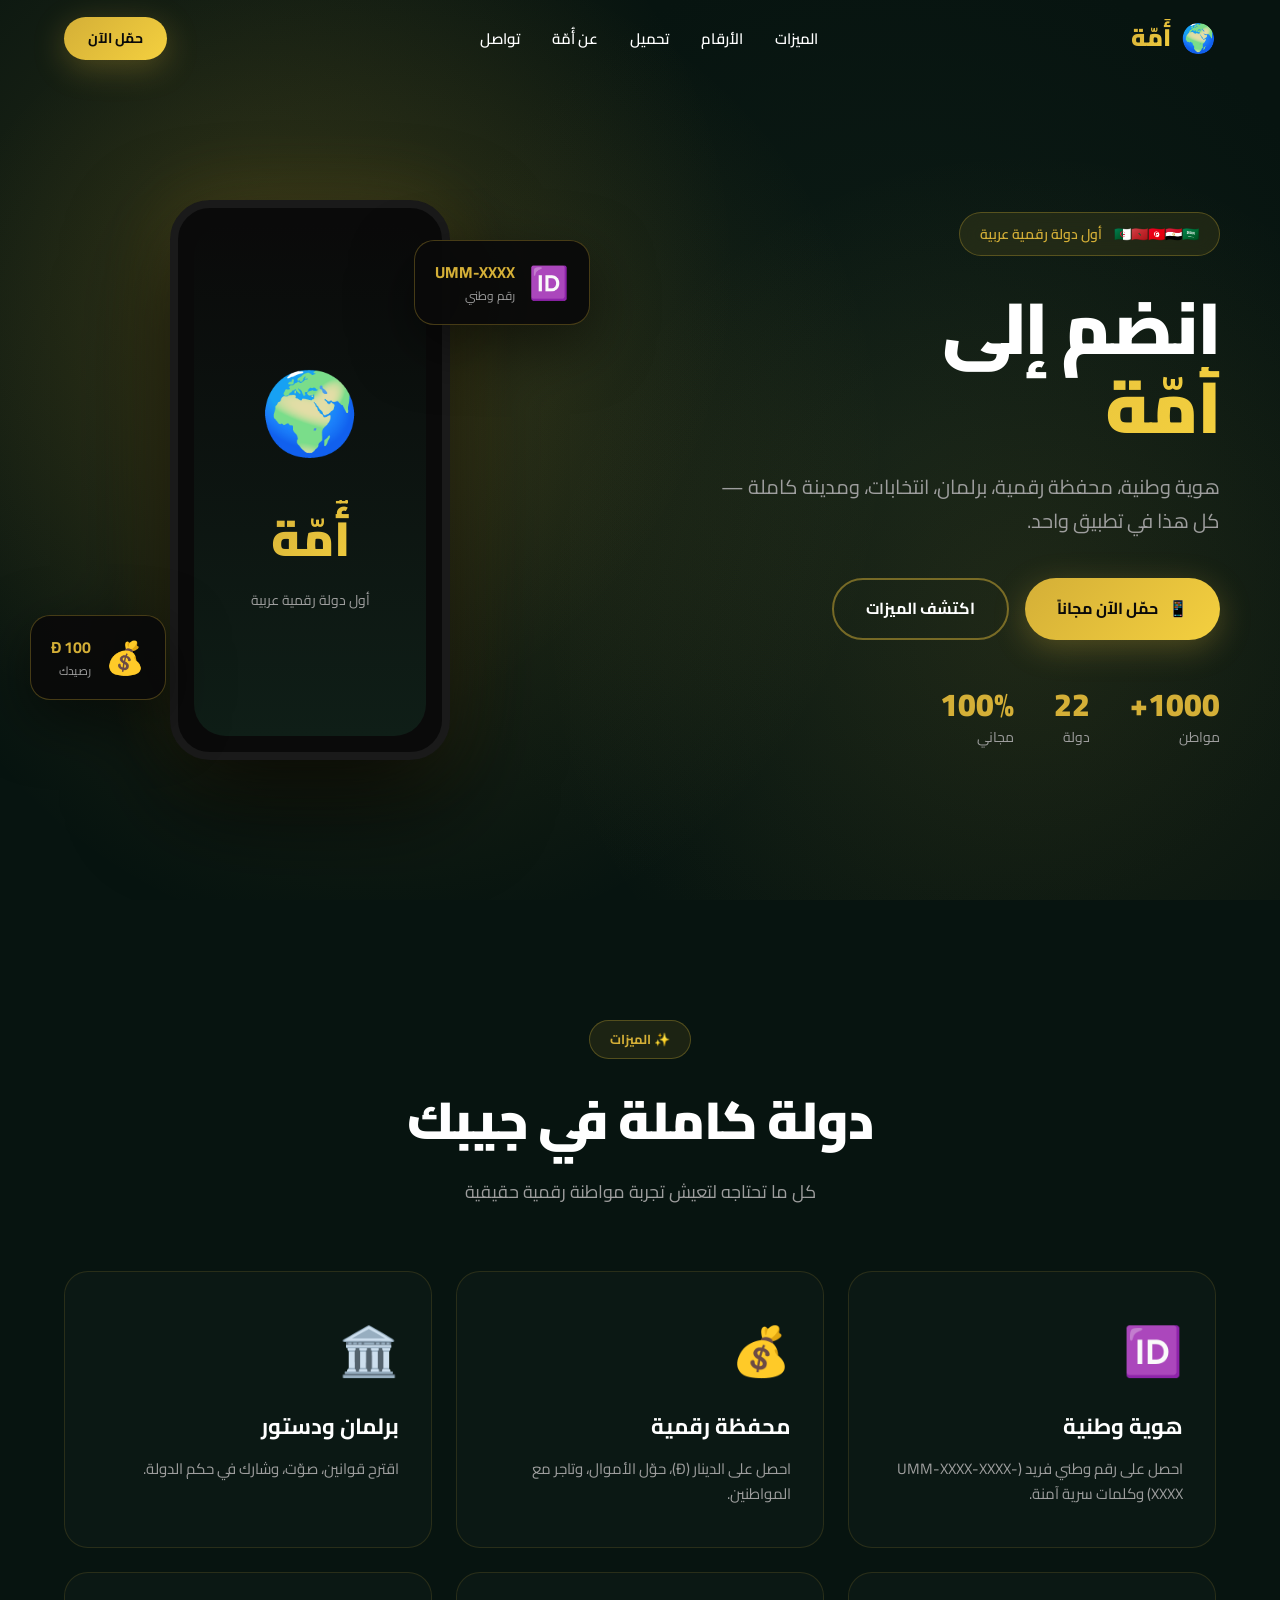
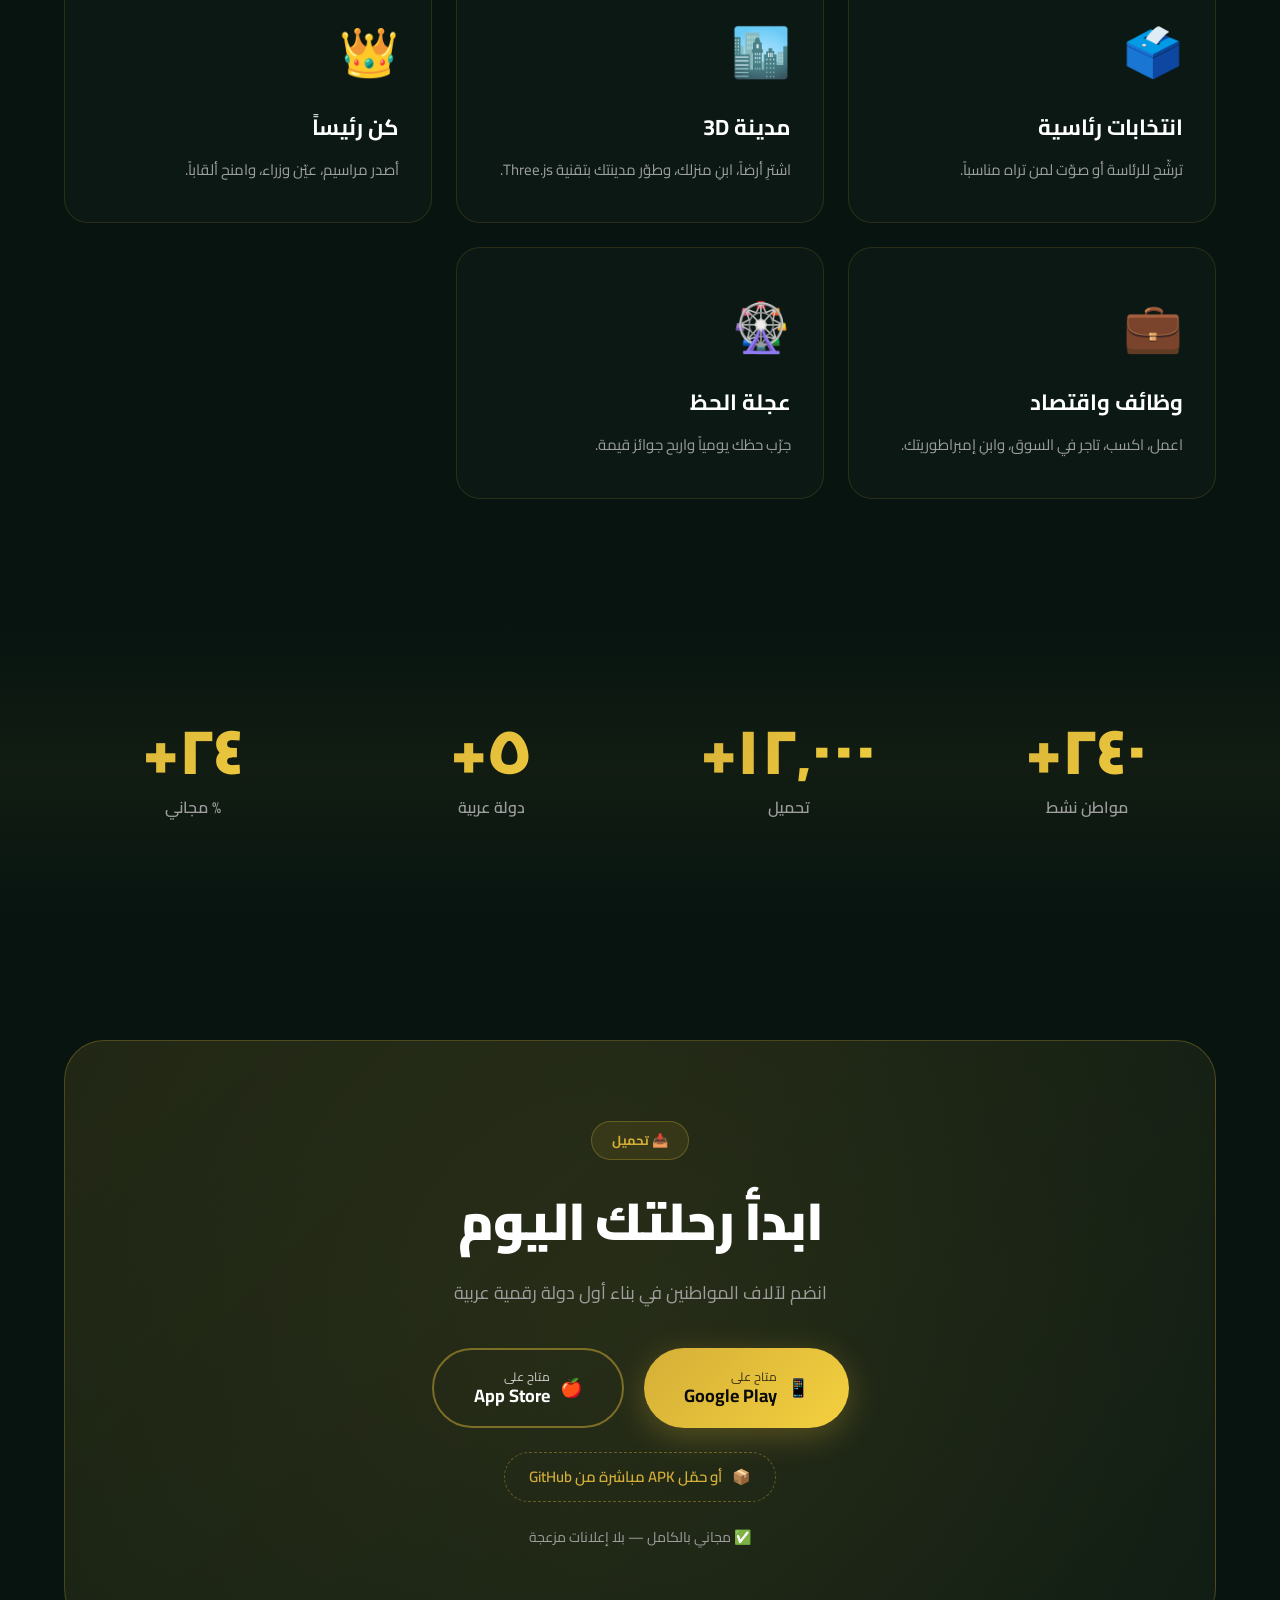
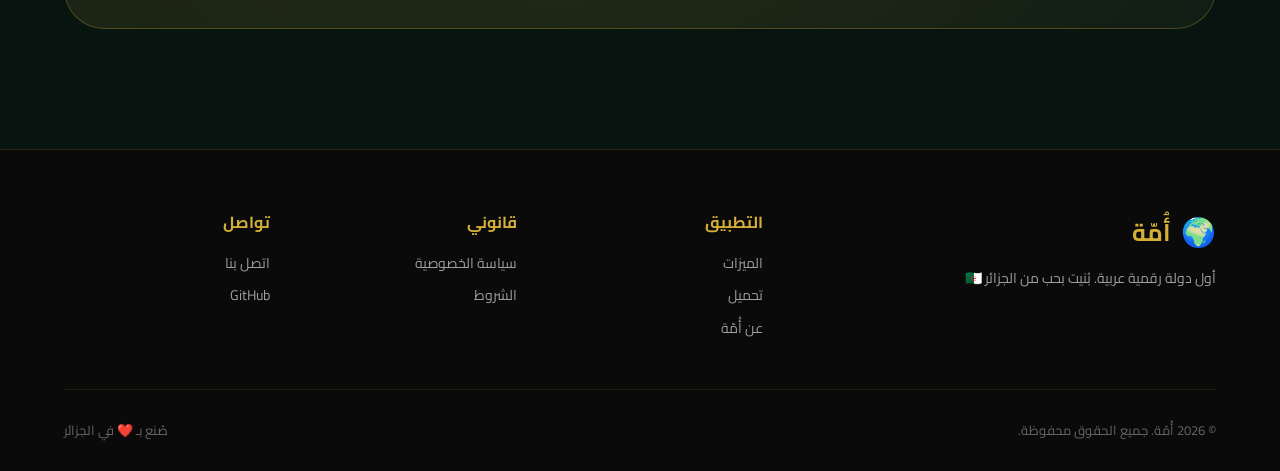
==== index.html @ 4d9db827 "🌍 موقع أُمّة الرسمي — الإصدار الأول" ====
<!DOCTYPE html>
<html lang="ar" dir="rtl">
<head>
    <meta charset="UTF-8">
    <meta name="viewport" content="width=device-width, initial-scale=1.0">
    
    <!-- SEO -->
    <title>أُمّة — أول دولة رقمية عربية</title>
    <meta name="description" content="انضم لأول دولة رقمية عربية. هوية وطنية، محفظة، برلمان، انتخابات، ومدينة كاملة. حمّل مجاناً!">
    <meta name="keywords" content="أمة, دولة رقمية, عربية, تطبيق عربي, Ummah">
    <meta name="author" content="abdeabdetet662-glitch">
    
    <!-- Open Graph -->
    <meta property="og:title" content="أُمّة — أول دولة رقمية عربية">
    <meta property="og:description" content="انضم لأول دولة رقمية عربية. حمّل مجاناً!">
    <meta property="og:type" content="website">
    <meta property="og:image" content="assets/img/logo.png">
    
    <!-- Twitter -->
    <meta name="twitter:card" content="summary_large_image">
    <meta name="twitter:title" content="أُمّة — أول دولة رقمية عربية">
    <meta name="twitter:description" content="انضم لأول دولة رقمية عربية. حمّل مجاناً!">
    
    <!-- Fonts -->
    <link rel="preconnect" href="https://fonts.googleapis.com">
    <link rel="preconnect" href="https://fonts.gstatic.com" crossorigin>
    <link href="https://fonts.googleapis.com/css2?family=Cairo:wght@400;600;700;900&display=swap" rel="stylesheet">
    
    <!-- Styles -->
    <link rel="stylesheet" href="assets/css/style.css">
    
    <!-- Favicon -->
    <link rel="icon" type="image/png" href="assets/img/logo.png">
</head>
<body>

    <!-- ═══════════════════════════════════════ -->
    <!--  Navbar                                  -->
    <!-- ═══════════════════════════════════════ -->
    <nav class="navbar" id="navbar">
        <div class="nav-container">
            <a href="/" class="nav-logo">
                <span class="nav-logo-icon">🌍</span>
                <span class="nav-logo-text">أُمّة</span>
            </a>
            
            <ul class="nav-menu" id="navMenu">
                <li><a href="#features">الميزات</a></li>
                <li><a href="#stats">الأرقام</a></li>
                <li><a href="#download">تحميل</a></li>
                <li><a href="about.html">عن أُمّة</a></li>
                <li><a href="contact.html">تواصل</a></li>
            </ul>
            
            <a href="#download" class="nav-cta">حمّل الآن</a>
            
            <button class="nav-toggle" id="navToggle" aria-label="القائمة">
                <span></span>
                <span></span>
                <span></span>
            </button>
        </div>
    </nav>

    <!-- ═══════════════════════════════════════ -->
    <!--  Hero Section                            -->
    <!-- ═══════════════════════════════════════ -->
    <section class="hero">
        <div class="hero-bg"></div>
        <div class="hero-content">
            <div class="hero-badge">
                <span>🇩🇿🇲🇦🇹🇳🇪🇬🇸🇦</span>
                <span>أول دولة رقمية عربية</span>
            </div>
            
            <h1 class="hero-title">
                انضم إلى
                <span class="gradient-text">أُمّة</span>
            </h1>
            
            <p class="hero-subtitle">
                هوية وطنية، محفظة رقمية، برلمان، انتخابات،
                ومدينة كاملة — كل هذا في تطبيق واحد.
            </p>
            
            <div class="hero-buttons">
                <a href="#download" class="btn btn-primary">
                    <span>📱</span> حمّل الآن مجاناً
                </a>
                <a href="#features" class="btn btn-secondary">
                    اكتشف الميزات
                </a>
            </div>
            
            <div class="hero-stats-mini">
                <div>
                    <strong id="citizensCount">1000+</strong>
                    <span>مواطن</span>
                </div>
                <div>
                    <strong>22</strong>
                    <span>دولة</span>
                </div>
                <div>
                    <strong>100%</strong>
                    <span>مجاني</span>
                </div>
            </div>
        </div>
        
        <div class="hero-visual">
            <div class="phone-mockup">
                <div class="phone-screen">
                    <div class="screen-content">
                        <div class="screen-flag">🌍</div>
                        <div class="screen-title">أُمّة</div>
                        <div class="screen-sub">أول دولة رقمية عربية</div>
                    </div>
                </div>
            </div>
            <div class="floating-card card-1">
                <span>🆔</span>
                <div>
                    <strong>UMM-XXXX</strong>
                    <small>رقم وطني</small>
                </div>
            </div>
            <div class="floating-card card-2">
                <span>💰</span>
                <div>
                    <strong>100 Đ</strong>
                    <small>رصيدك</small>
                </div>
            </div>
        </div>
    </section>

    <!-- ═══════════════════════════════════════ -->
    <!--  Features Section                        -->
    <!-- ═══════════════════════════════════════ -->
    <section class="features" id="features">
        <div class="container">
            <div class="section-header">
                <span class="section-badge">✨ الميزات</span>
                <h2 class="section-title">دولة كاملة في جيبك</h2>
                <p class="section-subtitle">
                    كل ما تحتاجه لتعيش تجربة مواطنة رقمية حقيقية
                </p>
            </div>
            
            <div class="features-grid">
                <div class="feature-card">
                    <div class="feature-icon">🆔</div>
                    <h3>هوية وطنية</h3>
                    <p>احصل على رقم وطني فريد (UMM-XXXX-XXXX-XXXX) وكلمات سرية آمنة.</p>
                </div>
                
                <div class="feature-card">
                    <div class="feature-icon">💰</div>
                    <h3>محفظة رقمية</h3>
                    <p>احصل على الدينار (Đ)، حوّل الأموال، وتاجر مع المواطنين.</p>
                </div>
                
                <div class="feature-card">
                    <div class="feature-icon">🏛️</div>
                    <h3>برلمان ودستور</h3>
                    <p>اقترح قوانين، صوّت، وشارك في حكم الدولة.</p>
                </div>
                
                <div class="feature-card">
                    <div class="feature-icon">🗳️</div>
                    <h3>انتخابات رئاسية</h3>
                    <p>ترشّح للرئاسة أو صوّت لمن تراه مناسباً.</p>
                </div>
                
                <div class="feature-card">
                    <div class="feature-icon">🏙️</div>
                    <h3>مدينة 3D</h3>
                    <p>اشترِ أرضاً، ابنِ منزلك، وطوّر مدينتك بتقنية Three.js.</p>
                </div>
                
                <div class="feature-card">
                    <div class="feature-icon">👑</div>
                    <h3>كن رئيساً</h3>
                    <p>أصدر مراسيم، عيّن وزراء، وامنح ألقاباً.</p>
                </div>
                
                <div class="feature-card">
                    <div class="feature-icon">💼</div>
                    <h3>وظائف واقتصاد</h3>
                    <p>اعمل، اكسب، تاجر في السوق، وابنِ إمبراطوريتك.</p>
                </div>
                
                <div class="feature-card">
                    <div class="feature-icon">🎡</div>
                    <h3>عجلة الحظ</h3>
                    <p>جرّب حظك يومياً واربح جوائز قيمة.</p>
                </div>
            </div>
        </div>
    </section>

    <!-- ═══════════════════════════════════════ -->
    <!--  Stats Section                           -->
    <!-- ═══════════════════════════════════════ -->
    <section class="stats" id="stats">
        <div class="container">
            <div class="stats-grid">
                <div class="stat-item">
                    <div class="stat-number" data-count="1000">0</div>
                    <div class="stat-label">مواطن نشط</div>
                </div>
                <div class="stat-item">
                    <div class="stat-number" data-count="50000">0</div>
                    <div class="stat-label">تحميل</div>
                </div>
                <div class="stat-item">
                    <div class="stat-number" data-count="22">0</div>
                    <div class="stat-label">دولة عربية</div>
                </div>
                <div class="stat-item">
                    <div class="stat-number" data-count="100">0</div>
                    <div class="stat-label">% مجاني</div>
                </div>
            </div>
        </div>
    </section>

    <!-- ═══════════════════════════════════════ -->
    <!--  Download Section                        -->
    <!-- ═══════════════════════════════════════ -->
    <section class="download" id="download">
        <div class="container">
            <div class="download-box">
                <span class="section-badge">📥 تحميل</span>
                <h2 class="section-title">ابدأ رحلتك اليوم</h2>
                <p class="section-subtitle">
                    انضم لآلاف المواطنين في بناء أول دولة رقمية عربية
                </p>
                
                <div class="download-buttons">
                    <a href="#" class="btn btn-primary btn-large" onclick="alert('قريباً على Google Play')">
                        <span>📱</span>
                        <div>
                            <small>متاح على</small>
                            <strong>Google Play</strong>
                        </div>
                    </a>
                    
                    <a href="#" class="btn btn-secondary btn-large" onclick="alert('قريباً على App Store')">
                        <span>🍎</span>
                        <div>
                            <small>متاح على</small>
                            <strong>App Store</strong>
                        </div>
                    </a>
                </div>
                
                <div class="download-apk">
                    <a href="https://github.com/abdeabdetet662-glitch/Ummah/releases" 
                       target="_blank" 
                       class="apk-link">
                        <span>📦</span>
                        أو حمّل APK مباشرة من GitHub
                    </a>
                </div>
                
                <div class="download-note">
                    <span>✅</span> مجاني بالكامل — بلا إعلانات مزعجة
                </div>
            </div>
        </div>
    </section>

    <!-- ═══════════════════════════════════════ -->
    <!--  Footer                                  -->
    <!-- ═══════════════════════════════════════ -->
    <footer class="footer">
        <div class="container">
            <div class="footer-grid">
                <div class="footer-brand">
                    <div class="footer-logo">
                        <span>🌍</span>
                        <strong>أُمّة</strong>
                    </div>
                    <p>أول دولة رقمية عربية. بُنيت بحب من الجزائر 🇩🇿</p>
                </div>
                
                <div class="footer-links">
                    <h4>التطبيق</h4>
                    <a href="features.html">الميزات</a>
                    <a href="download.html">تحميل</a>
                    <a href="about.html">عن أُمّة</a>
                </div>
                
                <div class="footer-links">
                    <h4>قانوني</h4>
                    <a href="privacy.html">سياسة الخصوصية</a>
                    <a href="terms.html">الشروط</a>
                </div>
                
                <div class="footer-links">
                    <h4>تواصل</h4>
                    <a href="contact.html">اتصل بنا</a>
                    <a href="https://github.com/abdeabdetet662-glitch" target="_blank">GitHub</a>
                </div>
            </div>
            
            <div class="footer-bottom">
                <p>© 2026 أُمّة. جميع الحقوق محفوظة.</p>
                <p>صُنع بـ ❤️ في الجزائر</p>
            </div>
        </div>
    </footer>

    <script src="assets/js/main.js"></script>
</body>
</html>
---- assets/css/style.css ----
/* ═══════════════════════════════════════════
   أُمّة — الموقع الرسمي
   Design System
   ═══════════════════════════════════════════ */

:root {
    /* الألوان */
    --gold: #D4AF37;
    --gold-light: #F4D03F;
    --gold-dark: #B8941F;
    --green-dark: #0F1E17;
    --green-darker: #071410;
    --black: #0A0A0A;
    --black-soft: #1A1A1A;
    --white: #FFFFFF;
    --gray: #9E9E9E;
    --gray-dark: #666666;
    --gray-light: #E5E5E5;
    
    /* التدرجات */
    --gradient-gold: linear-gradient(135deg, #D4AF37 0%, #F4D03F 100%);
    --gradient-dark: linear-gradient(180deg, #0A0A0A 0%, #0F1E17 100%);
    
    /* الظلال */
    --shadow-sm: 0 2px 8px rgba(0, 0, 0, 0.3);
    --shadow-md: 0 8px 24px rgba(0, 0, 0, 0.4);
    --shadow-lg: 0 20px 60px rgba(0, 0, 0, 0.5);
    --shadow-gold: 0 8px 32px rgba(212, 175, 55, 0.3);
    
    /* الانتقالات */
    --transition: 0.3s ease;
}

/* ═══ Reset ═══ */
* {
    margin: 0;
    padding: 0;
    box-sizing: border-box;
}

html {
    scroll-behavior: smooth;
}

body {
    font-family: 'Cairo', sans-serif;
    background: var(--green-darker);
    color: var(--white);
    line-height: 1.6;
    overflow-x: hidden;
    direction: rtl;
}

a {
    color: inherit;
    text-decoration: none;
}

img {
    max-width: 100%;
    height: auto;
}

.container {
    max-width: 1200px;
    margin: 0 auto;
    padding: 0 24px;
}

/* ═══════════════════════════════════════════
   Navbar
   ═══════════════════════════════════════════ */
.navbar {
    position: fixed;
    top: 0;
    left: 0;
    right: 0;
    z-index: 1000;
    padding: 16px 0;
    transition: all 0.3s ease;
    background: transparent;
}

.navbar.scrolled {
    background: rgba(10, 10, 10, 0.95);
    backdrop-filter: blur(20px);
    border-bottom: 1px solid rgba(212, 175, 55, 0.2);
    padding: 12px 0;
}

.nav-container {
    max-width: 1200px;
    margin: 0 auto;
    padding: 0 24px;
    display: flex;
    align-items: center;
    justify-content: space-between;
    gap: 24px;
}

.nav-logo {
    display: flex;
    align-items: center;
    gap: 10px;
    font-size: 24px;
    font-weight: 900;
    color: var(--gold);
}

.nav-logo-icon {
    font-size: 28px;
}

.nav-logo-text {
    background: var(--gradient-gold);
    -webkit-background-clip: text;
    -webkit-text-fill-color: transparent;
    background-clip: text;
}

.nav-menu {
    display: flex;
    list-style: none;
    gap: 32px;
    margin: 0 auto;
}

.nav-menu a {
    color: var(--white);
    font-weight: 600;
    font-size: 15px;
    position: relative;
    transition: color 0.3s ease;
}

.nav-menu a:hover {
    color: var(--gold);
}

.nav-menu a::after {
    content: '';
    position: absolute;
    bottom: -6px;
    right: 0;
    width: 0;
    height: 2px;
    background: var(--gradient-gold);
    transition: width 0.3s ease;
}

.nav-menu a:hover::after {
    width: 100%;
}

.nav-cta {
    padding: 10px 24px;
    background: var(--gradient-gold);
    color: var(--black);
    font-weight: 700;
    border-radius: 50px;
    font-size: 14px;
    transition: all 0.3s ease;
    box-shadow: var(--shadow-gold);
}

.nav-cta:hover {
    transform: translateY(-2px);
    box-shadow: 0 12px 40px rgba(212, 175, 55, 0.5);
}

.nav-toggle {
    display: none;
    flex-direction: column;
    gap: 5px;
    background: transparent;
    border: none;
    cursor: pointer;
    padding: 8px;
}

.nav-toggle span {
    width: 24px;
    height: 2px;
    background: var(--gold);
    border-radius: 2px;
    transition: all 0.3s ease;
}

/* ═══════════════════════════════════════════
   Hero Section
   ═══════════════════════════════════════════ */
.hero {
    position: relative;
    min-height: 100vh;
    padding: 140px 24px 80px;
    display: flex;
    align-items: center;
    justify-content: center;
    gap: 60px;
    overflow: hidden;
}

.hero-bg {
    position: absolute;
    inset: 0;
    background: radial-gradient(circle at 30% 50%, rgba(212, 175, 55, 0.15) 0%, transparent 50%),
                radial-gradient(circle at 70% 50%, rgba(15, 30, 23, 0.8) 0%, transparent 50%);
    z-index: -1;
}

.hero-bg::before {
    content: '';
    position: absolute;
    inset: 0;
    background-image: 
        radial-gradient(circle at 20% 30%, rgba(212, 175, 55, 0.15), transparent 40%),
        radial-gradient(circle at 80% 70%, rgba(212, 175, 55, 0.1), transparent 40%);
    animation: pulse 8s ease-in-out infinite;
}

@keyframes pulse {
    0%, 100% { opacity: 0.6; }
    50% { opacity: 1; }
}

.hero-content {
    flex: 1;
    max-width: 600px;
    animation: fadeInUp 1s ease-out;
}

.hero-badge {
    display: inline-flex;
    align-items: center;
    gap: 12px;
    padding: 10px 20px;
    background: rgba(212, 175, 55, 0.1);
    border: 1px solid rgba(212, 175, 55, 0.3);
    border-radius: 50px;
    font-size: 14px;
    font-weight: 600;
    color: var(--gold);
    margin-bottom: 32px;
    backdrop-filter: blur(10px);
}

.hero-title {
    font-size: 72px;
    font-weight: 900;
    line-height: 1.1;
    margin-bottom: 24px;
    letter-spacing: -2px;
}

.gradient-text {
    display: block;
    background: var(--gradient-gold);
    -webkit-background-clip: text;
    -webkit-text-fill-color: transparent;
    background-clip: text;
}

.hero-subtitle {
    font-size: 20px;
    color: var(--gray);
    line-height: 1.7;
    margin-bottom: 40px;
    max-width: 500px;
}

.hero-buttons {
    display: flex;
    gap: 16px;
    flex-wrap: wrap;
    margin-bottom: 48px;
}

.btn {
    display: inline-flex;
    align-items: center;
    gap: 10px;
    padding: 16px 32px;
    border-radius: 50px;
    font-size: 16px;
    font-weight: 700;
    cursor: pointer;
    border: none;
    transition: all 0.3s ease;
    font-family: 'Cairo', sans-serif;
}

.btn-primary {
    background: var(--gradient-gold);
    color: var(--black);
    box-shadow: var(--shadow-gold);
}

.btn-primary:hover {
    transform: translateY(-3px);
    box-shadow: 0 16px 48px rgba(212, 175, 55, 0.5);
}

.btn-secondary {
    background: transparent;
    color: var(--white);
    border: 2px solid rgba(212, 175, 55, 0.5);
}

.btn-secondary:hover {
    background: rgba(212, 175, 55, 0.1);
    border-color: var(--gold);
}

.btn-large {
    padding: 20px 40px;
    font-size: 18px;
    flex-direction: row;
    text-align: right;
}

.btn-large > div {
    display: flex;
    flex-direction: column;
    line-height: 1.2;
}

.btn-large small {
    font-size: 12px;
    font-weight: 400;
    opacity: 0.8;
}

.btn-large strong {
    font-size: 18px;
}

.hero-stats-mini {
    display: flex;
    gap: 40px;
}

.hero-stats-mini > div {
    display: flex;
    flex-direction: column;
}

.hero-stats-mini strong {
    font-size: 32px;
    font-weight: 900;
    color: var(--gold);
    line-height: 1;
}

.hero-stats-mini span {
    font-size: 14px;
    color: var(--gray);
    margin-top: 6px;
}

/* ═══ Hero Visual ═══ */
.hero-visual {
    flex: 1;
    max-width: 500px;
    position: relative;
    height: 600px;
    animation: fadeInRight 1s ease-out 0.3s both;
}

.phone-mockup {
    position: absolute;
    inset: 0;
    margin: auto;
    width: 280px;
    height: 560px;
    background: var(--black);
    border-radius: 40px;
    border: 8px solid var(--black-soft);
    box-shadow: 0 40px 100px rgba(0, 0, 0, 0.8),
                0 0 80px rgba(212, 175, 55, 0.2);
    padding: 16px;
    z-index: 2;
}

.phone-screen {
    width: 100%;
    height: 100%;
    background: var(--gradient-dark);
    border-radius: 32px;
    display: flex;
    align-items: center;
    justify-content: center;
    overflow: hidden;
}

.screen-content {
    text-align: center;
    padding: 40px 20px;
}

.screen-flag {
    font-size: 80px;
    margin-bottom: 24px;
    animation: float 3s ease-in-out infinite;
}

.screen-title {
    font-size: 48px;
    font-weight: 900;
    background: var(--gradient-gold);
    -webkit-background-clip: text;
    -webkit-text-fill-color: transparent;
    background-clip: text;
    margin-bottom: 12px;
}

.screen-sub {
    font-size: 14px;
    color: var(--gray);
}

@keyframes float {
    0%, 100% { transform: translateY(0); }
    50% { transform: translateY(-12px); }
}

.floating-card {
    position: absolute;
    background: rgba(10, 10, 10, 0.95);
    backdrop-filter: blur(20px);
    border: 1px solid rgba(212, 175, 55, 0.3);
    border-radius: 20px;
    padding: 16px 20px;
    display: flex;
    align-items: center;
    gap: 14px;
    box-shadow: var(--shadow-lg);
    z-index: 3;
    animation: float 4s ease-in-out infinite;
}

.floating-card > span {
    font-size: 32px;
}

.floating-card > div {
    display: flex;
    flex-direction: column;
}

.floating-card strong {
    font-size: 16px;
    font-weight: 700;
    color: var(--gold);
}

.floating-card small {
    font-size: 12px;
    color: var(--gray);
}

.card-1 {
    top: 60px;
    right: -30px;
    animation-delay: 0s;
}

.card-2 {
    bottom: 80px;
    left: -30px;
    animation-delay: 1s;
}

/* ═══════════════════════════════════════════
   Section Header
   ═══════════════════════════════════════════ */
.section-header {
    text-align: center;
    margin-bottom: 64px;
}

.section-badge {
    display: inline-block;
    padding: 8px 20px;
    background: rgba(212, 175, 55, 0.1);
    border: 1px solid rgba(212, 175, 55, 0.3);
    border-radius: 50px;
    font-size: 13px;
    font-weight: 700;
    color: var(--gold);
    margin-bottom: 20px;
}

.section-title {
    font-size: 52px;
    font-weight: 900;
    margin-bottom: 16px;
    letter-spacing: -1px;
}

.section-subtitle {
    font-size: 18px;
    color: var(--gray);
    max-width: 600px;
    margin: 0 auto;
}

/* ═══════════════════════════════════════════
   Features Section
   ═══════════════════════════════════════════ */
.features {
    padding: 120px 24px;
    position: relative;
}

.features-grid {
    display: grid;
    grid-template-columns: repeat(auto-fit, minmax(280px, 1fr));
    gap: 24px;
}

.feature-card {
    background: rgba(255, 255, 255, 0.02);
    border: 1px solid rgba(212, 175, 55, 0.15);
    border-radius: 24px;
    padding: 40px 32px;
    transition: all 0.4s ease;
    position: relative;
    overflow: hidden;
}

.feature-card::before {
    content: '';
    position: absolute;
    inset: 0;
    background: var(--gradient-gold);
    opacity: 0;
    transition: opacity 0.4s ease;
    z-index: -1;
}

.feature-card:hover {
    transform: translateY(-8px);
    border-color: var(--gold);
    box-shadow: var(--shadow-gold);
}

.feature-icon {
    font-size: 48px;
    margin-bottom: 20px;
    display: inline-block;
}

.feature-card h3 {
    font-size: 22px;
    font-weight: 700;
    margin-bottom: 12px;
    color: var(--white);
}

.feature-card p {
    color: var(--gray);
    font-size: 15px;
    line-height: 1.7;
}

/* ═══════════════════════════════════════════
   Stats Section
   ═══════════════════════════════════════════ */
.stats {
    padding: 80px 24px;
    background: linear-gradient(180deg, transparent 0%, rgba(212, 175, 55, 0.05) 50%, transparent 100%);
}

.stats-grid {
    display: grid;
    grid-template-columns: repeat(auto-fit, minmax(200px, 1fr));
    gap: 40px;
    text-align: center;
}

.stat-item {
    padding: 20px;
}

.stat-number {
    font-size: 64px;
    font-weight: 900;
    background: var(--gradient-gold);
    -webkit-background-clip: text;
    -webkit-text-fill-color: transparent;
    background-clip: text;
    line-height: 1;
    margin-bottom: 12px;
}

.stat-label {
    font-size: 16px;
    color: var(--gray);
    font-weight: 600;
}

/* ═══════════════════════════════════════════
   Download Section
   ═══════════════════════════════════════════ */
.download {
    padding: 120px 24px;
}

.download-box {
    background: linear-gradient(135deg, rgba(212, 175, 55, 0.1) 0%, rgba(15, 30, 23, 0.5) 100%);
    border: 1px solid rgba(212, 175, 55, 0.3);
    border-radius: 40px;
    padding: 80px 48px;
    text-align: center;
    position: relative;
    overflow: hidden;
}

.download-box::before {
    content: '';
    position: absolute;
    top: -50%;
    left: -50%;
    width: 200%;
    height: 200%;
    background: radial-gradient(circle, rgba(212, 175, 55, 0.1) 0%, transparent 70%);
    animation: rotate 20s linear infinite;
    z-index: 0;
}

@keyframes rotate {
    from { transform: rotate(0deg); }
    to { transform: rotate(360deg); }
}

.download-box > * {
    position: relative;
    z-index: 1;
}

.download-buttons {
    display: flex;
    gap: 20px;
    justify-content: center;
    flex-wrap: wrap;
    margin: 40px 0 24px;
}

.download-apk {
    margin-top: 24px;
    margin-bottom: 24px;
}

.apk-link {
    display: inline-flex;
    align-items: center;
    gap: 10px;
    color: var(--gold);
    font-size: 15px;
    font-weight: 600;
    padding: 12px 24px;
    border: 1px dashed rgba(212, 175, 55, 0.4);
    border-radius: 50px;
    transition: all 0.3s ease;
}

.apk-link:hover {
    background: rgba(212, 175, 55, 0.1);
    border-style: solid;
}

.download-note {
    color: var(--gray);
    font-size: 14px;
    margin-top: 20px;
}

/* ═══════════════════════════════════════════
   Footer
   ═══════════════════════════════════════════ */
.footer {
    background: var(--black);
    padding: 60px 24px 30px;
    border-top: 1px solid rgba(212, 175, 55, 0.15);
}

.footer-grid {
    display: grid;
    grid-template-columns: 2fr 1fr 1fr 1fr;
    gap: 40px;
    margin-bottom: 40px;
}

.footer-brand p {
    color: var(--gray);
    font-size: 14px;
    margin-top: 12px;
    max-width: 300px;
}

.footer-logo {
    display: flex;
    align-items: center;
    gap: 10px;
    font-size: 24px;
    font-weight: 900;
    color: var(--gold);
    margin-bottom: 8px;
}

.footer-logo span {
    font-size: 28px;
}

.footer-links h4 {
    font-size: 16px;
    font-weight: 700;
    color: var(--gold);
    margin-bottom: 16px;
}

.footer-links a {
    display: block;
    color: var(--gray);
    font-size: 14px;
    margin-bottom: 10px;
    transition: color 0.3s ease;
}

.footer-links a:hover {
    color: var(--gold);
}

.footer-bottom {
    display: flex;
    justify-content: space-between;
    align-items: center;
    padding-top: 30px;
    border-top: 1px solid rgba(212, 175, 55, 0.1);
    color: var(--gray-dark);
    font-size: 13px;
    flex-wrap: wrap;
    gap: 12px;
}

/* ═══════════════════════════════════════════
   Animations
   ═══════════════════════════════════════════ */
@keyframes fadeInUp {
    from {
        opacity: 0;
        transform: translateY(40px);
    }
    to {
        opacity: 1;
        transform: translateY(0);
    }
}

@keyframes fadeInRight {
    from {
        opacity: 0;
        transform: translateX(-40px);
    }
    to {
        opacity: 1;
        transform: translateX(0);
    }
}

.fade-in {
    opacity: 0;
    transform: translateY(30px);
    transition: all 0.8s ease;
}

.fade-in.visible {
    opacity: 1;
    transform: translateY(0);
}

/* ═══════════════════════════════════════════
   Responsive
   ═══════════════════════════════════════════ */
@media (max-width: 968px) {
    .hero {
        flex-direction: column;
        text-align: center;
        padding-top: 120px;
    }
    
    .hero-content {
        max-width: 100%;
    }
    
    .hero-title {
        font-size: 52px;
    }
    
    .hero-buttons {
        justify-content: center;
    }
    
    .hero-stats-mini {
        justify-content: center;
    }
    
    .hero-visual {
        width: 100%;
        height: 500px;
    }
    
    .section-title {
        font-size: 38px;
    }
    
    .footer-grid {
        grid-template-columns: 1fr 1fr;
    }
}

@media (max-width: 640px) {
    .nav-menu {
        position: fixed;
        top: 70px;
        right: 0;
        left: 0;
        background: rgba(10, 10, 10, 0.98);
        backdrop-filter: blur(20px);
        flex-direction: column;
        padding: 30px;
        gap: 20px;
        transform: translateY(-100%);
        opacity: 0;
        pointer-events: none;
        transition: all 0.3s ease;
        border-bottom: 1px solid rgba(212, 175, 55, 0.2);
    }
    
    .nav-menu.open {
        transform: translateY(0);
        opacity: 1;
        pointer-events: auto;
    }
    
    .nav-toggle {
        display: flex;
    }
    
    .nav-cta {
        display: none;
    }
    
    .hero-title {
        font-size: 40px;
    }
    
    .hero-subtitle {
        font-size: 16px;
    }
    
    .hero-buttons {
        flex-direction: column;
        width: 100%;
    }
    
    .btn {
        width: 100%;
        justify-content: center;
    }
    
    .hero-stats-mini {
        gap: 24px;
        flex-wrap: wrap;
    }
    
    .hero-stats-mini strong {
        font-size: 24px;
    }
    
    .phone-mockup {
        width: 240px;
        height: 480px;
    }
    
    .floating-card {
        padding: 12px 16px;
    }
    
    .floating-card > span {
        font-size: 24px;
    }
    
    .section-title {
        font-size: 32px;
    }
    
    .download-box {
        padding: 50px 24px;
    }
    
    .stat-number {
        font-size: 48px;
    }
    
    .footer-grid {
        grid-template-columns: 1fr;
        text-align: center;
    }
    
    .footer-bottom {
        flex-direction: column;
        text-align: center;
    }
}
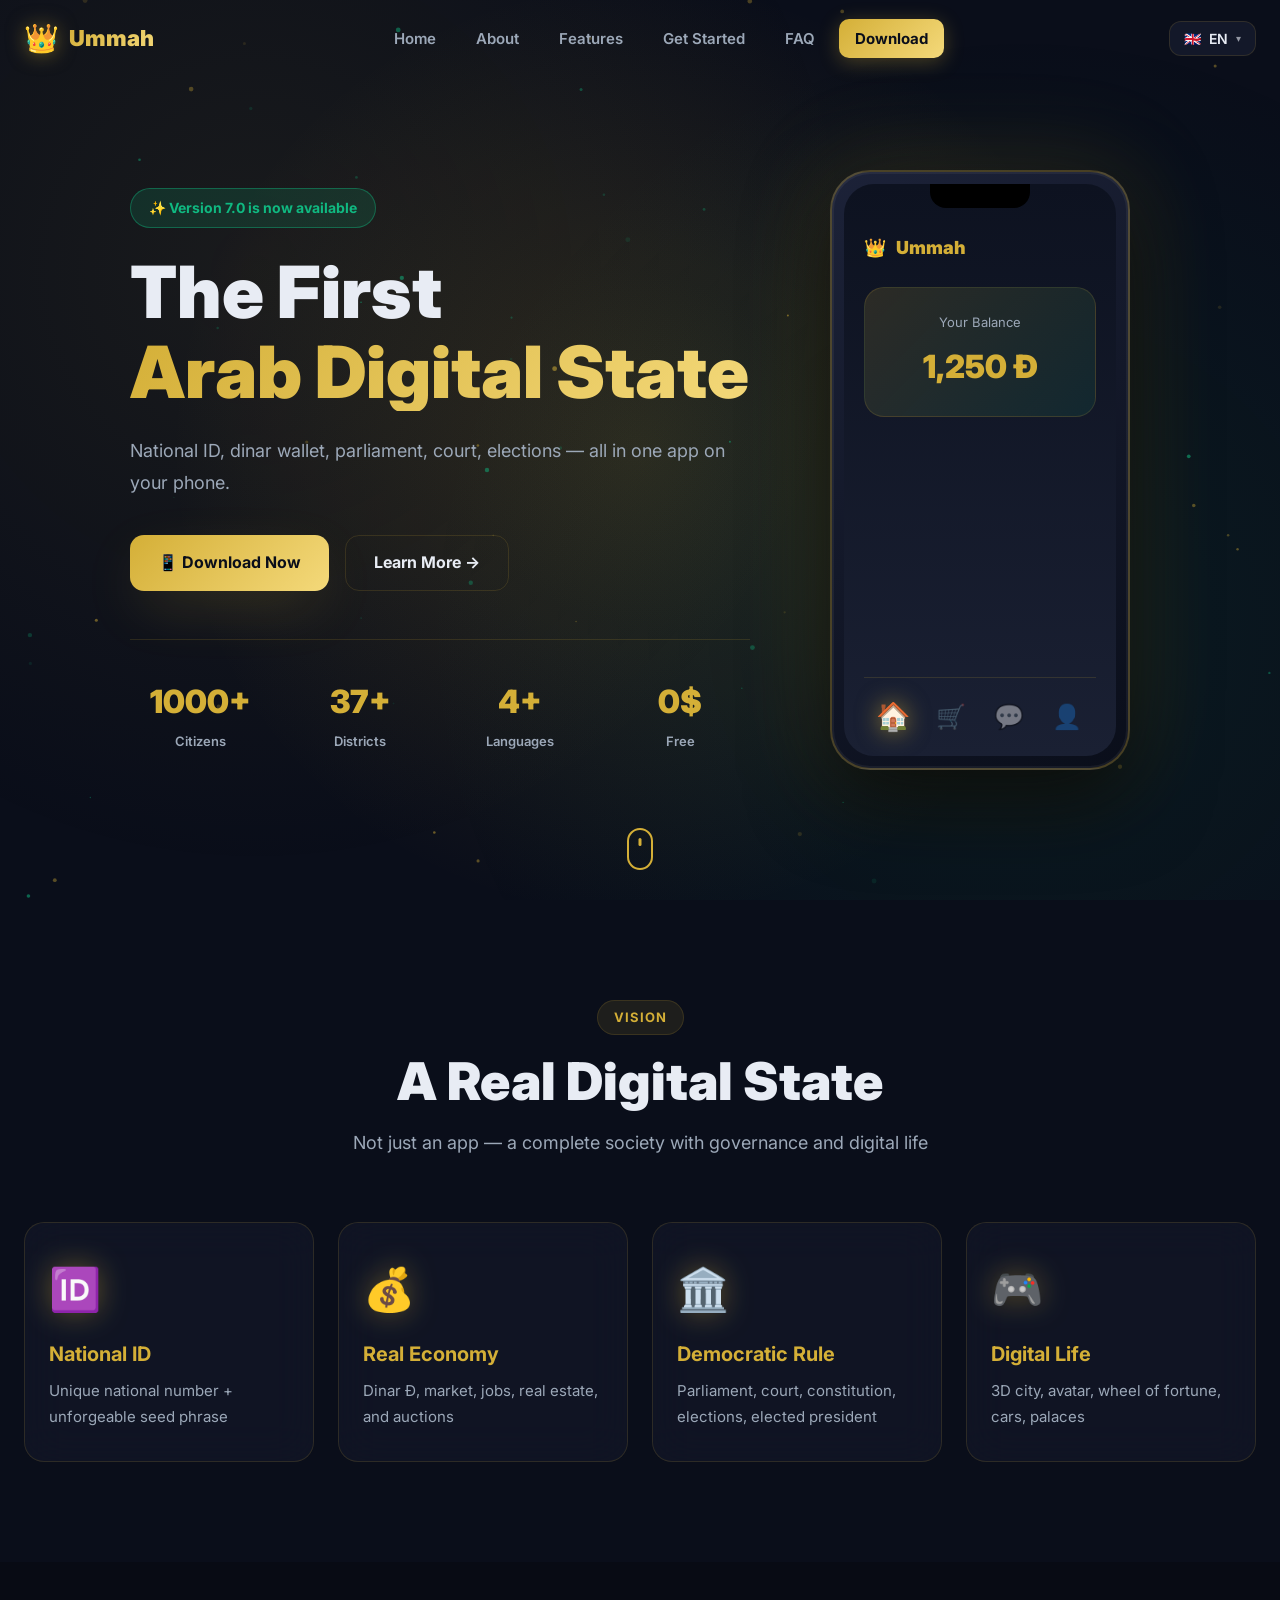
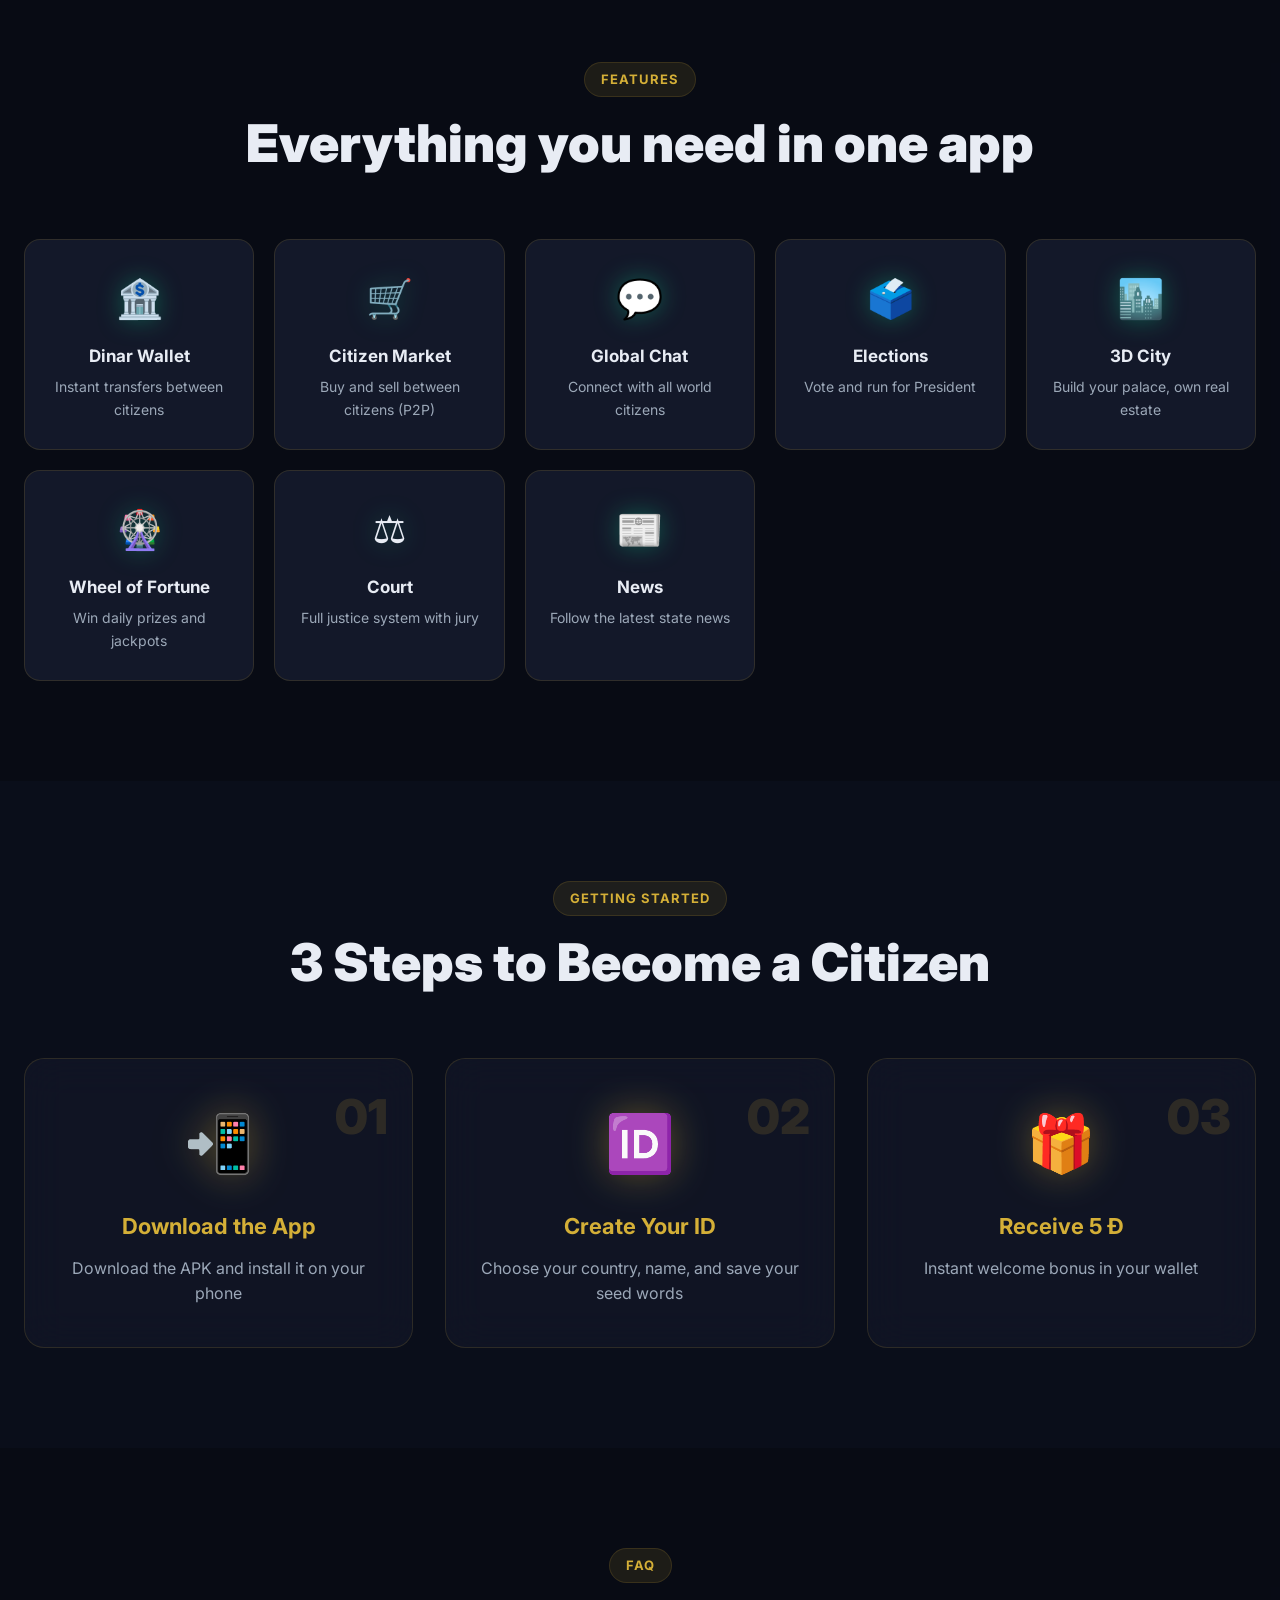
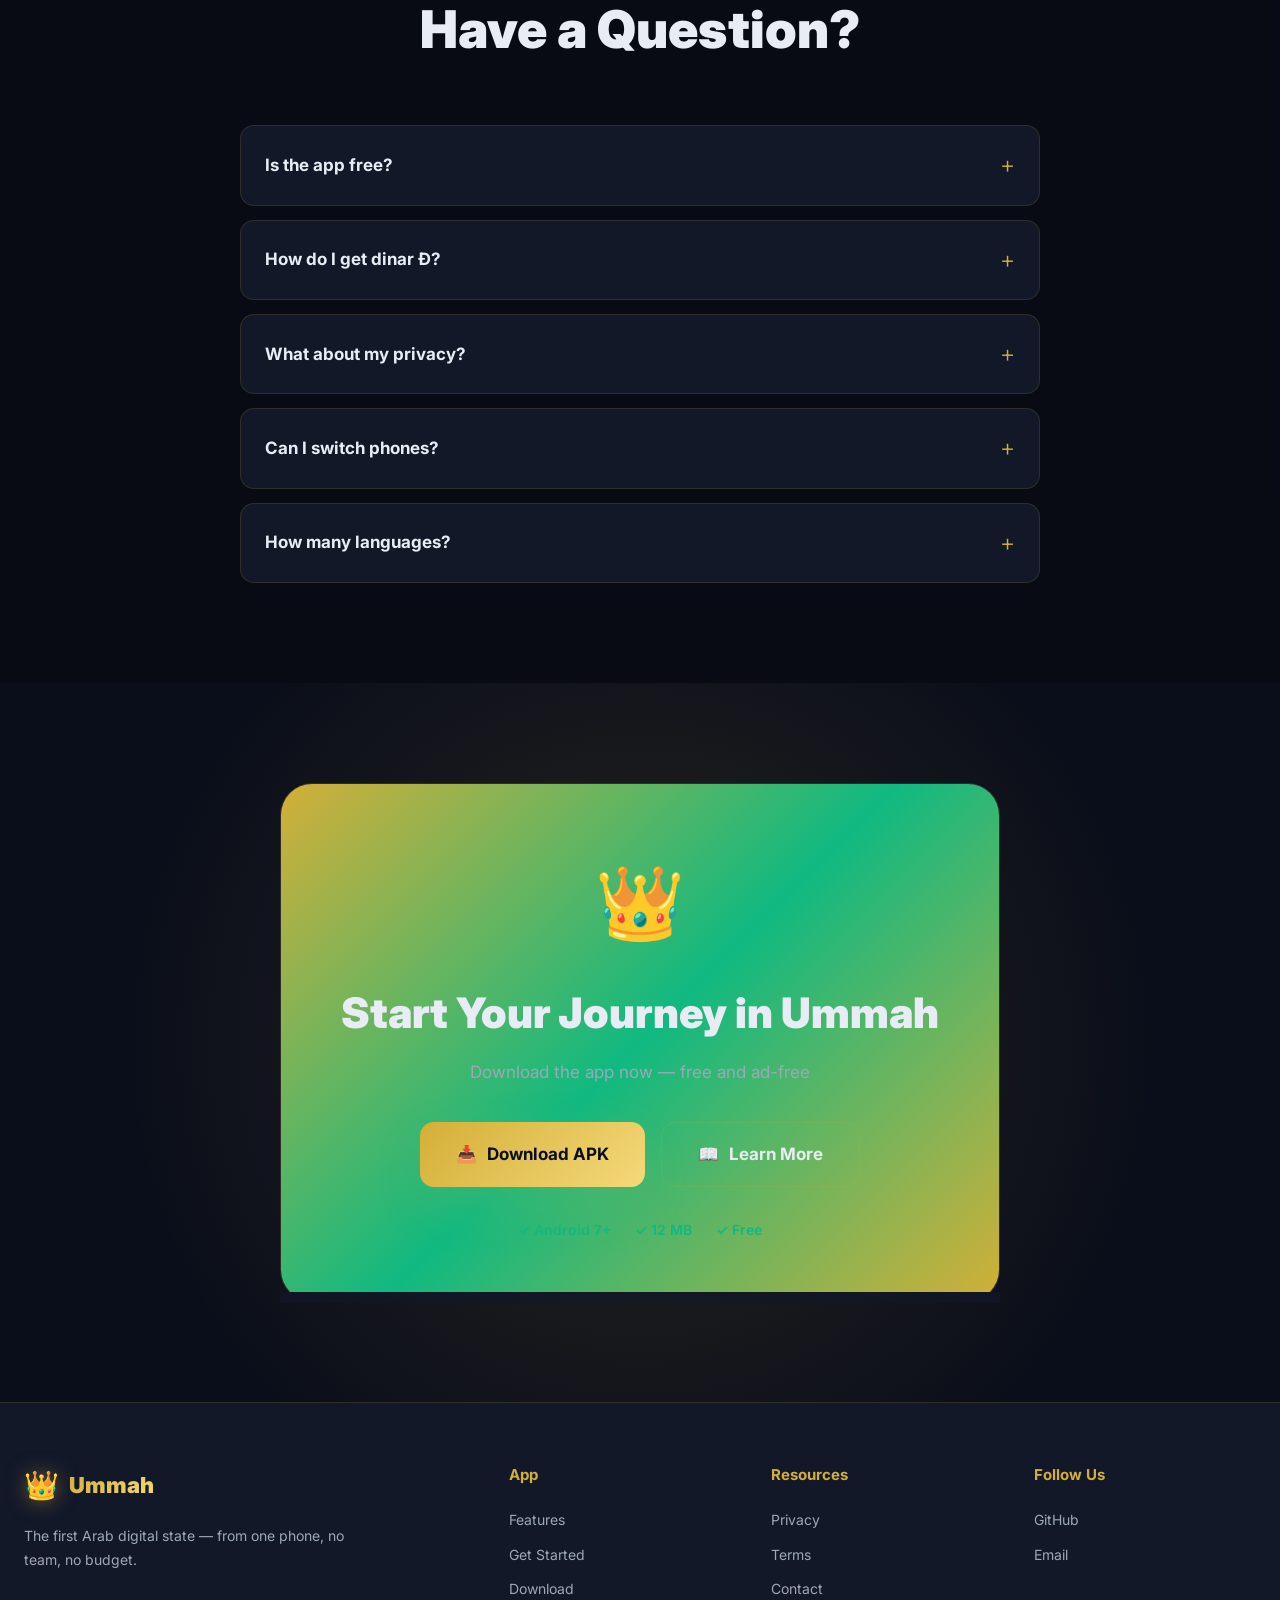
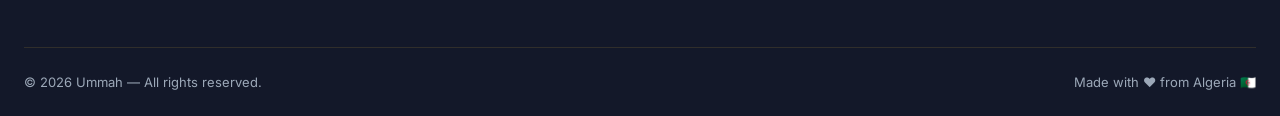
==== commit ef479e13: "🚀 موقع أُمّة v2.0 — احترافي + 4 لغات (AR/EN/FR/RU)" ====
--- a/index.html
+++ b/index.html
@@ -1,318 +1,369 @@
 <!DOCTYPE html>
 <html lang="ar" dir="rtl">
 <head>
-    <meta charset="UTF-8">
-    <meta name="viewport" content="width=device-width, initial-scale=1.0">
-    
-    <!-- SEO -->
-    <title>أُمّة — أول دولة رقمية عربية</title>
-    <meta name="description" content="انضم لأول دولة رقمية عربية. هوية وطنية، محفظة، برلمان، انتخابات، ومدينة كاملة. حمّل مجاناً!">
-    <meta name="keywords" content="أمة, دولة رقمية, عربية, تطبيق عربي, Ummah">
-    <meta name="author" content="abdeabdetet662-glitch">
-    
-    <!-- Open Graph -->
-    <meta property="og:title" content="أُمّة — أول دولة رقمية عربية">
-    <meta property="og:description" content="انضم لأول دولة رقمية عربية. حمّل مجاناً!">
-    <meta property="og:type" content="website">
-    <meta property="og:image" content="assets/img/logo.png">
-    
-    <!-- Twitter -->
-    <meta name="twitter:card" content="summary_large_image">
-    <meta name="twitter:title" content="أُمّة — أول دولة رقمية عربية">
-    <meta name="twitter:description" content="انضم لأول دولة رقمية عربية. حمّل مجاناً!">
-    
-    <!-- Fonts -->
-    <link rel="preconnect" href="https://fonts.googleapis.com">
-    <link rel="preconnect" href="https://fonts.gstatic.com" crossorigin>
-    <link href="https://fonts.googleapis.com/css2?family=Cairo:wght@400;600;700;900&display=swap" rel="stylesheet">
-    
-    <!-- Styles -->
-    <link rel="stylesheet" href="assets/css/style.css">
-    
-    <!-- Favicon -->
-    <link rel="icon" type="image/png" href="assets/img/logo.png">
+  <meta charset="UTF-8">
+  <meta name="viewport" content="width=device-width, initial-scale=1.0">
+  <meta name="description" content="أُمّة — أول دولة رقمية عربية. هوية، محفظة، برلمان، وانتخابات في تطبيق واحد.">
+  <meta name="keywords" content="أمة, Ummah, دولة رقمية, تطبيق عربي, دينار رقمي">
+  <meta property="og:title" content="أُمّة — أول دولة رقمية عربية">
+  <meta property="og:description" content="انضم لآلاف المواطنين في أول دولة رقمية عربية">
+  <meta property="og:type" content="website">
+  <meta property="og:url" content="https://abdeabdetet662-glitch.github.io/ummah-website/">
+  <meta name="theme-color" content="#0a0e1a">
+  
+  <title data-i18n="meta.title">أُمّة — أول دولة رقمية عربية</title>
+  
+  <link rel="preconnect" href="https://fonts.googleapis.com">
+  <link rel="preconnect" href="https://fonts.gstatic.com" crossorigin>
+  <link href="https://fonts.googleapis.com/css2?family=Cairo:wght@400;600;700;900&family=Inter:wght@400;600;700;900&display=swap" rel="stylesheet">
+  
+  <link rel="stylesheet" href="assets/css/style.css">
+  <link rel="icon" type="image/png" href="assets/img/logo.png">
 </head>
 <body>
 
-    <!-- ═══════════════════════════════════════ -->
-    <!--  Navbar                                  -->
-    <!-- ═══════════════════════════════════════ -->
-    <nav class="navbar" id="navbar">
-        <div class="nav-container">
-            <a href="/" class="nav-logo">
-                <span class="nav-logo-icon">🌍</span>
-                <span class="nav-logo-text">أُمّة</span>
-            </a>
-            
-            <ul class="nav-menu" id="navMenu">
-                <li><a href="#features">الميزات</a></li>
-                <li><a href="#stats">الأرقام</a></li>
-                <li><a href="#download">تحميل</a></li>
-                <li><a href="about.html">عن أُمّة</a></li>
-                <li><a href="contact.html">تواصل</a></li>
-            </ul>
-            
-            <a href="#download" class="nav-cta">حمّل الآن</a>
-            
-            <button class="nav-toggle" id="navToggle" aria-label="القائمة">
-                <span></span>
-                <span></span>
-                <span></span>
-            </button>
-        </div>
-    </nav>
-
-    <!-- ═══════════════════════════════════════ -->
-    <!--  Hero Section                            -->
-    <!-- ═══════════════════════════════════════ -->
-    <section class="hero">
-        <div class="hero-bg"></div>
-        <div class="hero-content">
-            <div class="hero-badge">
-                <span>🇩🇿🇲🇦🇹🇳🇪🇬🇸🇦</span>
-                <span>أول دولة رقمية عربية</span>
-            </div>
-            
-            <h1 class="hero-title">
-                انضم إلى
-                <span class="gradient-text">أُمّة</span>
-            </h1>
-            
-            <p class="hero-subtitle">
-                هوية وطنية، محفظة رقمية، برلمان، انتخابات،
-                ومدينة كاملة — كل هذا في تطبيق واحد.
-            </p>
-            
-            <div class="hero-buttons">
-                <a href="#download" class="btn btn-primary">
-                    <span>📱</span> حمّل الآن مجاناً
-                </a>
-                <a href="#features" class="btn btn-secondary">
-                    اكتشف الميزات
-                </a>
-            </div>
-            
-            <div class="hero-stats-mini">
-                <div>
-                    <strong id="citizensCount">1000+</strong>
-                    <span>مواطن</span>
-                </div>
-                <div>
-                    <strong>22</strong>
-                    <span>دولة</span>
-                </div>
-                <div>
-                    <strong>100%</strong>
-                    <span>مجاني</span>
-                </div>
-            </div>
-        </div>
-        
-        <div class="hero-visual">
-            <div class="phone-mockup">
-                <div class="phone-screen">
-                    <div class="screen-content">
-                        <div class="screen-flag">🌍</div>
-                        <div class="screen-title">أُمّة</div>
-                        <div class="screen-sub">أول دولة رقمية عربية</div>
-                    </div>
-                </div>
-            </div>
-            <div class="floating-card card-1">
-                <span>🆔</span>
-                <div>
-                    <strong>UMM-XXXX</strong>
-                    <small>رقم وطني</small>
-                </div>
-            </div>
-            <div class="floating-card card-2">
-                <span>💰</span>
-                <div>
-                    <strong>100 Đ</strong>
-                    <small>رصيدك</small>
-                </div>
-            </div>
-        </div>
-    </section>
-
-    <!-- ═══════════════════════════════════════ -->
-    <!--  Features Section                        -->
-    <!-- ═══════════════════════════════════════ -->
-    <section class="features" id="features">
-        <div class="container">
-            <div class="section-header">
-                <span class="section-badge">✨ الميزات</span>
-                <h2 class="section-title">دولة كاملة في جيبك</h2>
-                <p class="section-subtitle">
-                    كل ما تحتاجه لتعيش تجربة مواطنة رقمية حقيقية
-                </p>
-            </div>
-            
-            <div class="features-grid">
-                <div class="feature-card">
-                    <div class="feature-icon">🆔</div>
-                    <h3>هوية وطنية</h3>
-                    <p>احصل على رقم وطني فريد (UMM-XXXX-XXXX-XXXX) وكلمات سرية آمنة.</p>
-                </div>
-                
-                <div class="feature-card">
-                    <div class="feature-icon">💰</div>
-                    <h3>محفظة رقمية</h3>
-                    <p>احصل على الدينار (Đ)، حوّل الأموال، وتاجر مع المواطنين.</p>
-                </div>
-                
-                <div class="feature-card">
-                    <div class="feature-icon">🏛️</div>
-                    <h3>برلمان ودستور</h3>
-                    <p>اقترح قوانين، صوّت، وشارك في حكم الدولة.</p>
-                </div>
-                
-                <div class="feature-card">
-                    <div class="feature-icon">🗳️</div>
-                    <h3>انتخابات رئاسية</h3>
-                    <p>ترشّح للرئاسة أو صوّت لمن تراه مناسباً.</p>
-                </div>
-                
-                <div class="feature-card">
-                    <div class="feature-icon">🏙️</div>
-                    <h3>مدينة 3D</h3>
-                    <p>اشترِ أرضاً، ابنِ منزلك، وطوّر مدينتك بتقنية Three.js.</p>
-                </div>
-                
-                <div class="feature-card">
-                    <div class="feature-icon">👑</div>
-                    <h3>كن رئيساً</h3>
-                    <p>أصدر مراسيم، عيّن وزراء، وامنح ألقاباً.</p>
-                </div>
-                
-                <div class="feature-card">
-                    <div class="feature-icon">💼</div>
-                    <h3>وظائف واقتصاد</h3>
-                    <p>اعمل، اكسب، تاجر في السوق، وابنِ إمبراطوريتك.</p>
-                </div>
-                
-                <div class="feature-card">
-                    <div class="feature-icon">🎡</div>
-                    <h3>عجلة الحظ</h3>
-                    <p>جرّب حظك يومياً واربح جوائز قيمة.</p>
-                </div>
-            </div>
-        </div>
-    </section>
-
-    <!-- ═══════════════════════════════════════ -->
-    <!--  Stats Section                           -->
-    <!-- ═══════════════════════════════════════ -->
-    <section class="stats" id="stats">
-        <div class="container">
-            <div class="stats-grid">
-                <div class="stat-item">
-                    <div class="stat-number" data-count="1000">0</div>
-                    <div class="stat-label">مواطن نشط</div>
-                </div>
-                <div class="stat-item">
-                    <div class="stat-number" data-count="50000">0</div>
-                    <div class="stat-label">تحميل</div>
-                </div>
-                <div class="stat-item">
-                    <div class="stat-number" data-count="22">0</div>
-                    <div class="stat-label">دولة عربية</div>
-                </div>
-                <div class="stat-item">
-                    <div class="stat-number" data-count="100">0</div>
-                    <div class="stat-label">% مجاني</div>
-                </div>
-            </div>
-        </div>
-    </section>
-
-    <!-- ═══════════════════════════════════════ -->
-    <!--  Download Section                        -->
-    <!-- ═══════════════════════════════════════ -->
-    <section class="download" id="download">
-        <div class="container">
-            <div class="download-box">
-                <span class="section-badge">📥 تحميل</span>
-                <h2 class="section-title">ابدأ رحلتك اليوم</h2>
-                <p class="section-subtitle">
-                    انضم لآلاف المواطنين في بناء أول دولة رقمية عربية
-                </p>
-                
-                <div class="download-buttons">
-                    <a href="#" class="btn btn-primary btn-large" onclick="alert('قريباً على Google Play')">
-                        <span>📱</span>
-                        <div>
-                            <small>متاح على</small>
-                            <strong>Google Play</strong>
-                        </div>
-                    </a>
-                    
-                    <a href="#" class="btn btn-secondary btn-large" onclick="alert('قريباً على App Store')">
-                        <span>🍎</span>
-                        <div>
-                            <small>متاح على</small>
-                            <strong>App Store</strong>
-                        </div>
-                    </a>
-                </div>
-                
-                <div class="download-apk">
-                    <a href="https://github.com/abdeabdetet662-glitch/Ummah/releases" 
-                       target="_blank" 
-                       class="apk-link">
-                        <span>📦</span>
-                        أو حمّل APK مباشرة من GitHub
-                    </a>
-                </div>
-                
-                <div class="download-note">
-                    <span>✅</span> مجاني بالكامل — بلا إعلانات مزعجة
-                </div>
-            </div>
-        </div>
-    </section>
-
-    <!-- ═══════════════════════════════════════ -->
-    <!--  Footer                                  -->
-    <!-- ═══════════════════════════════════════ -->
-    <footer class="footer">
-        <div class="container">
-            <div class="footer-grid">
-                <div class="footer-brand">
-                    <div class="footer-logo">
-                        <span>🌍</span>
-                        <strong>أُمّة</strong>
-                    </div>
-                    <p>أول دولة رقمية عربية. بُنيت بحب من الجزائر 🇩🇿</p>
-                </div>
-                
-                <div class="footer-links">
-                    <h4>التطبيق</h4>
-                    <a href="features.html">الميزات</a>
-                    <a href="download.html">تحميل</a>
-                    <a href="about.html">عن أُمّة</a>
-                </div>
-                
-                <div class="footer-links">
-                    <h4>قانوني</h4>
-                    <a href="privacy.html">سياسة الخصوصية</a>
-                    <a href="terms.html">الشروط</a>
-                </div>
-                
-                <div class="footer-links">
-                    <h4>تواصل</h4>
-                    <a href="contact.html">اتصل بنا</a>
-                    <a href="https://github.com/abdeabdetet662-glitch" target="_blank">GitHub</a>
-                </div>
-            </div>
-            
-            <div class="footer-bottom">
-                <p>© 2026 أُمّة. جميع الحقوق محفوظة.</p>
-                <p>صُنع بـ ❤️ في الجزائر</p>
-            </div>
-        </div>
-    </footer>
-
-    <script src="assets/js/main.js"></script>
+<!-- ═══ Loader ═══ -->
+<div id="loader">
+  <div class="loader-crown">👑</div>
+  <div class="loader-text">أُمّة</div>
+  <div class="loader-bar"><span></span></div>
+</div>
+
+<!-- ═══ Particles Background ═══ -->
+<canvas id="particles"></canvas>
+
+<!-- ═══ Progress Bar ═══ -->
+<div id="progress-bar"></div>
+
+<!-- ═══ Navbar ═══ -->
+<nav id="navbar">
+  <div class="nav-container">
+    <a href="#home" class="logo">
+      <span class="logo-icon">👑</span>
+      <span class="logo-text" data-i18n="brand.name">أُمّة</span>
+    </a>
+    
+    <ul class="nav-menu">
+      <li><a href="#home" data-i18n="nav.home">الرئيسية</a></li>
+      <li><a href="#about" data-i18n="nav.about">عن أُمّة</a></li>
+      <li><a href="#features" data-i18n="nav.features">الميزات</a></li>
+      <li><a href="#how" data-i18n="nav.how">كيف تبدأ</a></li>
+      <li><a href="#faq" data-i18n="nav.faq">الأسئلة</a></li>
+      <li><a href="#download" class="nav-cta" data-i18n="nav.download">تحميل</a></li>
+    </ul>
+    
+    <div class="nav-actions">
+      <div class="lang-switcher" id="langSwitcher">
+        <button class="lang-current" id="langBtn">
+          <span class="flag">🇩🇿</span>
+          <span class="code">AR</span>
+          <span class="arrow">▾</span>
+        </button>
+        <div class="lang-dropdown" id="langDropdown">
+          <button data-lang="ar"><span class="flag">🇩🇿</span> العربية</button>
+          <button data-lang="en"><span class="flag">🇬🇧</span> English</button>
+          <button data-lang="fr"><span class="flag">🇫🇷</span> Français</button>
+          <button data-lang="ru"><span class="flag">🇷🇺</span> Русский</button>
+        </div>
+      </div>
+      <button class="menu-toggle" id="menuToggle">☰</button>
+    </div>
+  </div>
+</nav>
+
+<!-- ═══ HERO ═══ -->
+<section id="home" class="hero">
+  <div class="hero-bg"></div>
+  <div class="hero-content">
+    <div class="hero-badge" data-i18n="hero.badge">✨ الإصدار 7.0 متوفر الآن</div>
+    <h1 class="hero-title">
+      <span data-i18n="hero.title1">أول دولة</span>
+      <span class="gradient" data-i18n="hero.title2">رقمية عربية</span>
+    </h1>
+    <p class="hero-subtitle" data-i18n="hero.subtitle">
+      هوية وطنية، محفظة دينار، برلمان، محكمة، انتخابات — كل شي في تطبيق واحد على هاتفك.
+    </p>
+    <div class="hero-buttons">
+      <a href="#download" class="btn btn-primary">
+        <span data-i18n="hero.cta1">📱 حمّل الآن</span>
+      </a>
+      <a href="#about" class="btn btn-ghost">
+        <span data-i18n="hero.cta2">تعرّف أكثر →</span>
+      </a>
+    </div>
+    
+    <div class="hero-stats">
+      <div class="stat">
+        <div class="stat-num" data-count="1000">0</div>
+        <div class="stat-label" data-i18n="hero.stat1">مواطن</div>
+      </div>
+      <div class="stat">
+        <div class="stat-num" data-count="37">0</div>
+        <div class="stat-label" data-i18n="hero.stat2">ولاية</div>
+      </div>
+      <div class="stat">
+        <div class="stat-num" data-count="4">0</div>
+        <div class="stat-label" data-i18n="hero.stat3">لغات</div>
+      </div>
+      <div class="stat">
+        <div class="stat-num" data-count="0">$</div>
+        <div class="stat-label" data-i18n="hero.stat4">مجاناً</div>
+      </div>
+    </div>
+  </div>
+  
+  <div class="hero-mockup">
+    <div class="phone-frame">
+      <div class="phone-notch"></div>
+      <div class="phone-screen">
+        <div class="phone-header">
+          <span>👑</span>
+          <span data-i18n="brand.name">أُمّة</span>
+        </div>
+        <div class="phone-balance">
+          <div class="balance-label" data-i18n="mockup.balance">رصيدك</div>
+          <div class="balance-amount">1,250 Đ</div>
+        </div>
+        <div class="phone-tabs">
+          <div class="ptab active">🏠</div>
+          <div class="ptab">🛒</div>
+          <div class="ptab">💬</div>
+          <div class="ptab">👤</div>
+        </div>
+      </div>
+    </div>
+  </div>
+  
+  <div class="scroll-indicator">
+    <div class="mouse"></div>
+  </div>
+</section>
+
+<!-- ═══ ABOUT ═══ -->
+<section id="about" class="section">
+  <div class="container">
+    <div class="section-header">
+      <span class="section-tag" data-i18n="about.tag">الرؤية</span>
+      <h2 data-i18n="about.title">دولة رقمية <span class="gradient">حقيقية</span></h2>
+      <p data-i18n="about.subtitle">مش مجرد تطبيق — مجتمع كامل بحوكمة وحياة رقمية</p>
+    </div>
+    
+    <div class="about-grid">
+      <div class="about-card reveal">
+        <div class="about-icon">🆔</div>
+        <h3 data-i18n="about.card1.title">هوية وطنية</h3>
+        <p data-i18n="about.card1.desc">رقم وطني فريد + كلمات سرية (Seed Phrase) لا يمكن تزويرها</p>
+      </div>
+      <div class="about-card reveal">
+        <div class="about-icon">💰</div>
+        <h3 data-i18n="about.card2.title">اقتصاد حقيقي</h3>
+        <p data-i18n="about.card2.desc">دينار Đ، سوق، وظائف، عقارات، ومزاد علني</p>
+      </div>
+      <div class="about-card reveal">
+        <div class="about-icon">🏛️</div>
+        <h3 data-i18n="about.card3.title">حكم ديمقراطي</h3>
+        <p data-i18n="about.card3.desc">برلمان، محكمة، دستور، انتخابات، ورئيس منتخب</p>
+      </div>
+      <div class="about-card reveal">
+        <div class="about-icon">🎮</div>
+        <h3 data-i18n="about.card4.title">حياة رقمية</h3>
+        <p data-i18n="about.card4.desc">مدينة 3D، شخصية، عجلة حظ، سيارات، وقصور</p>
+      </div>
+    </div>
+  </div>
+</section>
+
+<!-- ═══ FEATURES ═══ -->
+<section id="features" class="section section-alt">
+  <div class="container">
+    <div class="section-header">
+      <span class="section-tag" data-i18n="features.tag">الميزات</span>
+      <h2 data-i18n="features.title">كل شي تحتاجه في <span class="gradient">تطبيق واحد</span></h2>
+    </div>
+    
+    <div class="features-grid">
+      <div class="feature reveal">
+        <div class="feature-icon">🏦</div>
+        <h4 data-i18n="features.f1">محفظة دينار</h4>
+        <p data-i18n="features.f1d">تحويلات فورية بين المواطنين</p>
+      </div>
+      <div class="feature reveal">
+        <div class="feature-icon">🛒</div>
+        <h4 data-i18n="features.f2">سوق مواطنين</h4>
+        <p data-i18n="features.f2d">بيع وشراء بين المواطنين (P2P)</p>
+      </div>
+      <div class="feature reveal">
+        <div class="feature-icon">💬</div>
+        <h4 data-i18n="features.f3">دردشة عالمية</h4>
+        <p data-i18n="features.f3d">تواصل مع كل مواطني العالم</p>
+      </div>
+      <div class="feature reveal">
+        <div class="feature-icon">🗳️</div>
+        <h4 data-i18n="features.f4">انتخابات</h4>
+        <p data-i18n="features.f4d">صوّت وترشح لمنصب الرئيس</p>
+      </div>
+      <div class="feature reveal">
+        <div class="feature-icon">🏙️</div>
+        <h4 data-i18n="features.f5">مدينة 3D</h4>
+        <p data-i18n="features.f5d">ابنِ قصرك وامتلك عقارات</p>
+      </div>
+      <div class="feature reveal">
+        <div class="feature-icon">🎡</div>
+        <h4 data-i18n="features.f6">عجلة الحظ</h4>
+        <p data-i18n="features.f6d">اربح جوائز يومية وجاكبوت</p>
+      </div>
+      <div class="feature reveal">
+        <div class="feature-icon">⚖️</div>
+        <h4 data-i18n="features.f7">محكمة</h4>
+        <p data-i18n="features.f7d">نظام عدالة كامل مع محلفين</p>
+      </div>
+      <div class="feature reveal">
+        <div class="feature-icon">📰</div>
+        <h4 data-i18n="features.f8">أخبار</h4>
+        <p data-i18n="features.f8d">تابع آخر أخبار الدولة</p>
+      </div>
+    </div>
+  </div>
+</section>
+
+<!-- ═══ HOW IT WORKS ═══ -->
+<section id="how" class="section">
+  <div class="container">
+    <div class="section-header">
+      <span class="section-tag" data-i18n="how.tag">البداية</span>
+      <h2 data-i18n="how.title">3 خطوات وتصبح <span class="gradient">مواطناً</span></h2>
+    </div>
+    
+    <div class="steps">
+      <div class="step reveal">
+        <div class="step-num">01</div>
+        <div class="step-icon">📲</div>
+        <h3 data-i18n="how.s1.title">حمّل التطبيق</h3>
+        <p data-i18n="how.s1.desc">حمّل APK وثبّته على هاتفك</p>
+      </div>
+      <div class="step reveal">
+        <div class="step-num">02</div>
+        <div class="step-icon">🆔</div>
+        <h3 data-i18n="how.s2.title">أنشئ هويتك</h3>
+        <p data-i18n="how.s2.desc">اختر بلدك، اسمك، واحفظ كلماتك السرية</p>
+      </div>
+      <div class="step reveal">
+        <div class="step-num">03</div>
+        <div class="step-icon">🎁</div>
+        <h3 data-i18n="how.s3.title">استلم 5 Đ</h3>
+        <p data-i18n="how.s3.desc">مكافأة ترحيب فورية في محفظتك</p>
+      </div>
+    </div>
+  </div>
+</section>
+
+<!-- ═══ FAQ ═══ -->
+<section id="faq" class="section section-alt">
+  <div class="container">
+    <div class="section-header">
+      <span class="section-tag" data-i18n="faq.tag">الأسئلة الشائعة</span>
+      <h2 data-i18n="faq.title">عندك <span class="gradient">سؤال؟</span></h2>
+    </div>
+    
+    <div class="faq-list">
+      <details class="faq-item reveal">
+        <summary data-i18n="faq.q1">هل التطبيق مجاني؟</summary>
+        <p data-i18n="faq.a1">نعم، 100% مجاني. لا رسوم تسجيل ولا اشتراكات.</p>
+      </details>
+      <details class="faq-item reveal">
+        <summary data-i18n="faq.q2">كيف أحصل على الدينار Đ؟</summary>
+        <p data-i18n="faq.a2">عبر المكافأة اليومية، الوظائف، العجلة، الأكواد، والهدايا الرئاسية.</p>
+      </details>
+      <details class="faq-item reveal">
+        <summary data-i18n="faq.q3">واش على بياناتي الخاصة؟</summary>
+        <p data-i18n="faq.a3">نستعمل Firebase مع 271 سطر Security Rules. ما نشاركوش بياناتك مع أي طرف ثالث.</p>
+      </details>
+      <details class="faq-item reveal">
+        <summary data-i18n="faq.q4">نقدر نبدل الهاتف؟</summary>
+        <p data-i18n="faq.a4">نعم، عبر كلماتك السرية الـ12 (Seed Phrase) ترجع حسابك في أي هاتف.</p>
+      </details>
+      <details class="faq-item reveal">
+        <summary data-i18n="faq.q5">شحال من لغة؟</summary>
+        <p data-i18n="faq.a5">4 لغات: العربية، الإنجليزية، الفرنسية، والروسية.</p>
+      </details>
+    </div>
+  </div>
+</section>
+
+<!-- ═══ DOWNLOAD ═══ -->
+<section id="download" class="section download-section">
+  <div class="container">
+    <div class="download-card reveal">
+      <div class="download-crown">👑</div>
+      <h2 data-i18n="download.title">ابدأ رحلتك في <span class="gradient">أُمّة</span></h2>
+      <p data-i18n="download.subtitle">حمّل التطبيق الآن — مجاناً وبلا إعلانات</p>
+      
+      <div class="download-buttons">
+        <a href="https://github.com/abdeabdetet662-glitch/Ummah/releases/latest" 
+           class="btn btn-primary btn-large" target="_blank">
+          <span>📥</span>
+          <span data-i18n="download.apk">تحميل APK</span>
+        </a>
+        <a href="#features" class="btn btn-ghost btn-large">
+          <span>📖</span>
+          <span data-i18n="download.learn">اقرأ المزيد</span>
+        </a>
+      </div>
+      
+      <div class="download-info">
+        <span>✓ <span data-i18n="download.info1">أندرويد 7+</span></span>
+        <span>✓ <span data-i18n="download.info2">12 MB</span></span>
+        <span>✓ <span data-i18n="download.info3">مجاني</span></span>
+      </div>
+    </div>
+  </div>
+</section>
+
+<!-- ═══ FOOTER ═══ -->
+<footer>
+  <div class="container">
+    <div class="footer-grid">
+      <div class="footer-brand">
+        <div class="logo">
+          <span class="logo-icon">👑</span>
+          <span class="logo-text" data-i18n="brand.name">أُمّة</span>
+        </div>
+        <p data-i18n="footer.tagline">أول دولة رقمية عربية — من هاتف واحد، بلا فريق، بلا ميزانية.</p>
+      </div>
+      
+      <div class="footer-col">
+        <h4 data-i18n="footer.col1">التطبيق</h4>
+        <a href="#features" data-i18n="nav.features">الميزات</a>
+        <a href="#how" data-i18n="nav.how">كيف تبدأ</a>
+        <a href="#download" data-i18n="nav.download">تحميل</a>
+      </div>
+      
+      <div class="footer-col">
+        <h4 data-i18n="footer.col2">الموارد</h4>
+        <a href="privacy.html" data-i18n="footer.privacy">الخصوصية</a>
+        <a href="terms.html" data-i18n="footer.terms">الشروط</a>
+        <a href="contact.html" data-i18n="footer.contact">تواصل</a>
+      </div>
+      
+      <div class="footer-col">
+        <h4 data-i18n="footer.col3">تابعنا</h4>
+        <a href="https://github.com/abdeabdetet662-glitch" target="_blank">GitHub</a>
+        <a href="mailto:abdeabderahman62@gmail.com">Email</a>
+      </div>
+    </div>
+    
+    <div class="footer-bottom">
+      <p data-i18n="footer.rights">© 2026 أُمّة — كل الحقوق محفوظة.</p>
+      <p data-i18n="footer.made">صُنع بـ ❤️ من الجزائر 🇩🇿</p>
+    </div>
+  </div>
+</footer>
+
+<!-- Back to top -->
+<button id="backTop">↑</button>
+
+<script src="assets/js/i18n.js"></script>
+<script src="assets/js/main.js"></script>
+
 </body>
 </html>
--- a/assets/css/style.css
+++ b/assets/css/style.css
@@ -1,915 +1,957 @@
-/* ═══════════════════════════════════════════
-   أُمّة — الموقع الرسمي
-   Design System
-   ═══════════════════════════════════════════ */
+/* ═══════════════════════════════════════════════════
+   UMMAH v2.0 — Professional Dark Theme
+   Colors: Gold #D4AF37, Emerald #10B981, Dark #0a0e1a
+   ═══════════════════════════════════════════════════ */
+
+* { margin: 0; padding: 0; box-sizing: border-box; }
 
 :root {
-    /* الألوان */
-    --gold: #D4AF37;
-    --gold-light: #F4D03F;
-    --gold-dark: #B8941F;
-    --green-dark: #0F1E17;
-    --green-darker: #071410;
-    --black: #0A0A0A;
-    --black-soft: #1A1A1A;
-    --white: #FFFFFF;
-    --gray: #9E9E9E;
-    --gray-dark: #666666;
-    --gray-light: #E5E5E5;
-    
-    /* التدرجات */
-    --gradient-gold: linear-gradient(135deg, #D4AF37 0%, #F4D03F 100%);
-    --gradient-dark: linear-gradient(180deg, #0A0A0A 0%, #0F1E17 100%);
-    
-    /* الظلال */
-    --shadow-sm: 0 2px 8px rgba(0, 0, 0, 0.3);
-    --shadow-md: 0 8px 24px rgba(0, 0, 0, 0.4);
-    --shadow-lg: 0 20px 60px rgba(0, 0, 0, 0.5);
-    --shadow-gold: 0 8px 32px rgba(212, 175, 55, 0.3);
-    
-    /* الانتقالات */
-    --transition: 0.3s ease;
-}
-
-/* ═══ Reset ═══ */
-* {
-    margin: 0;
-    padding: 0;
-    box-sizing: border-box;
-}
-
-html {
-    scroll-behavior: smooth;
-}
+  --gold: #D4AF37;
+  --gold-light: #F4D97A;
+  --emerald: #10B981;
+  --emerald-dark: #059669;
+  --dark: #0a0e1a;
+  --dark-2: #131829;
+  --dark-3: #1c2238;
+  --text: #e8ecf4;
+  --text-dim: #9ca8b8;
+  --border: rgba(212, 175, 55, 0.15);
+  --glass: rgba(19, 24, 41, 0.7);
+  --shadow-gold: 0 20px 60px -15px rgba(212, 175, 55, 0.3);
+  --shadow-emerald: 0 20px 60px -15px rgba(16, 185, 129, 0.3);
+  --radius: 20px;
+  --transition: cubic-bezier(0.4, 0, 0.2, 1);
+}
+
+html { scroll-behavior: smooth; }
 
 body {
-    font-family: 'Cairo', sans-serif;
-    background: var(--green-darker);
-    color: var(--white);
-    line-height: 1.6;
-    overflow-x: hidden;
-    direction: rtl;
-}
-
-a {
-    color: inherit;
-    text-decoration: none;
-}
-
-img {
-    max-width: 100%;
-    height: auto;
-}
-
+  font-family: 'Cairo', 'Inter', system-ui, sans-serif;
+  background: var(--dark);
+  color: var(--text);
+  line-height: 1.6;
+  overflow-x: hidden;
+  position: relative;
+}
+
+body[dir="ltr"] { font-family: 'Inter', 'Cairo', system-ui, sans-serif; }
+
+/* Background gradient */
+body::before {
+  content: '';
+  position: fixed;
+  top: 0; left: 0;
+  width: 100%; height: 100%;
+  background:
+    radial-gradient(circle at 20% 30%, rgba(212, 175, 55, 0.08) 0%, transparent 50%),
+    radial-gradient(circle at 80% 70%, rgba(16, 185, 129, 0.08) 0%, transparent 50%);
+  pointer-events: none;
+  z-index: 0;
+}
+
+/* ═══ Loader ═══ */
+#loader {
+  position: fixed;
+  inset: 0;
+  background: var(--dark);
+  display: flex;
+  flex-direction: column;
+  align-items: center;
+  justify-content: center;
+  z-index: 9999;
+  transition: opacity 0.6s ease, visibility 0.6s ease;
+}
+#loader.hidden { opacity: 0; visibility: hidden; }
+.loader-crown {
+  font-size: 72px;
+  animation: crownPulse 1.5s ease-in-out infinite;
+}
+@keyframes crownPulse {
+  0%, 100% { transform: scale(1); filter: drop-shadow(0 0 20px rgba(212, 175, 55, 0.6)); }
+  50% { transform: scale(1.15); filter: drop-shadow(0 0 40px rgba(212, 175, 55, 0.9)); }
+}
+.loader-text {
+  font-size: 36px;
+  font-weight: 900;
+  background: linear-gradient(135deg, var(--gold), var(--gold-light));
+  -webkit-background-clip: text;
+  -webkit-text-fill-color: transparent;
+  background-clip: text;
+  margin-top: 16px;
+}
+.loader-bar {
+  width: 200px;
+  height: 3px;
+  background: var(--dark-3);
+  border-radius: 99px;
+  margin-top: 24px;
+  overflow: hidden;
+}
+.loader-bar span {
+  display: block;
+  height: 100%;
+  width: 0;
+  background: linear-gradient(90deg, var(--gold), var(--emerald));
+  animation: loadBar 1.5s ease-in-out infinite;
+}
+@keyframes loadBar {
+  0% { width: 0; }
+  50% { width: 70%; }
+  100% { width: 100%; }
+}
+
+/* ═══ Particles Canvas ═══ */
+#particles {
+  position: fixed;
+  inset: 0;
+  z-index: 1;
+  pointer-events: none;
+}
+
+/* ═══ Progress Bar ═══ */
+#progress-bar {
+  position: fixed;
+  top: 0; left: 0;
+  height: 3px;
+  width: 0;
+  background: linear-gradient(90deg, var(--gold), var(--emerald));
+  z-index: 9999;
+  transition: width 0.1s ease;
+}
+
+/* ═══ Navbar ═══ */
+#navbar {
+  position: fixed;
+  top: 0; left: 0;
+  width: 100%;
+  z-index: 1000;
+  padding: 16px 0;
+  transition: all 0.3s var(--transition);
+}
+#navbar.scrolled {
+  background: var(--glass);
+  backdrop-filter: blur(20px);
+  -webkit-backdrop-filter: blur(20px);
+  border-bottom: 1px solid var(--border);
+  padding: 10px 0;
+}
+.nav-container {
+  max-width: 1280px;
+  margin: 0 auto;
+  padding: 0 24px;
+  display: flex;
+  align-items: center;
+  justify-content: space-between;
+  gap: 24px;
+}
+.logo {
+  display: flex;
+  align-items: center;
+  gap: 10px;
+  text-decoration: none;
+  color: var(--text);
+  font-weight: 900;
+  font-size: 22px;
+}
+.logo-icon {
+  font-size: 28px;
+  filter: drop-shadow(0 0 10px rgba(212, 175, 55, 0.5));
+}
+.logo-text {
+  background: linear-gradient(135deg, var(--gold), var(--gold-light));
+  -webkit-background-clip: text;
+  -webkit-text-fill-color: transparent;
+  background-clip: text;
+}
+
+.nav-menu {
+  display: flex;
+  align-items: center;
+  gap: 8px;
+  list-style: none;
+}
+.nav-menu a {
+  color: var(--text-dim);
+  text-decoration: none;
+  padding: 10px 16px;
+  border-radius: 10px;
+  font-weight: 600;
+  font-size: 15px;
+  transition: all 0.3s ease;
+  position: relative;
+}
+.nav-menu a:hover {
+  color: var(--gold);
+  background: rgba(212, 175, 55, 0.08);
+}
+.nav-cta {
+  background: linear-gradient(135deg, var(--gold), var(--gold-light));
+  color: var(--dark) !important;
+  font-weight: 700 !important;
+  box-shadow: 0 4px 20px rgba(212, 175, 55, 0.3);
+}
+.nav-cta:hover {
+  transform: translateY(-2px);
+  box-shadow: 0 8px 30px rgba(212, 175, 55, 0.5);
+}
+
+.nav-actions {
+  display: flex;
+  align-items: center;
+  gap: 12px;
+}
+
+/* Language switcher */
+.lang-switcher { position: relative; }
+.lang-current {
+  display: flex;
+  align-items: center;
+  gap: 8px;
+  background: var(--dark-2);
+  border: 1px solid var(--border);
+  color: var(--text);
+  padding: 8px 14px;
+  border-radius: 12px;
+  cursor: pointer;
+  font-family: inherit;
+  font-weight: 600;
+  font-size: 14px;
+  transition: all 0.3s ease;
+}
+.lang-current:hover {
+  border-color: var(--gold);
+  background: var(--dark-3);
+}
+.lang-current .arrow { font-size: 10px; opacity: 0.6; }
+
+.lang-dropdown {
+  position: absolute;
+  top: calc(100% + 8px);
+  inset-inline-end: 0;
+  background: var(--dark-2);
+  border: 1px solid var(--border);
+  border-radius: 14px;
+  padding: 6px;
+  min-width: 170px;
+  box-shadow: 0 20px 60px rgba(0, 0, 0, 0.5);
+  opacity: 0;
+  visibility: hidden;
+  transform: translateY(-10px);
+  transition: all 0.3s var(--transition);
+  z-index: 100;
+}
+.lang-dropdown.open {
+  opacity: 1;
+  visibility: visible;
+  transform: translateY(0);
+}
+.lang-dropdown button {
+  display: flex;
+  align-items: center;
+  gap: 10px;
+  width: 100%;
+  background: transparent;
+  border: none;
+  color: var(--text);
+  padding: 10px 14px;
+  border-radius: 10px;
+  cursor: pointer;
+  font-family: inherit;
+  font-weight: 600;
+  font-size: 14px;
+  text-align: start;
+  transition: all 0.2s ease;
+}
+.lang-dropdown button:hover {
+  background: rgba(212, 175, 55, 0.1);
+  color: var(--gold);
+}
+.lang-dropdown .flag { font-size: 18px; }
+
+.menu-toggle {
+  display: none;
+  background: transparent;
+  border: 1px solid var(--border);
+  color: var(--text);
+  width: 42px;
+  height: 42px;
+  border-radius: 12px;
+  font-size: 20px;
+  cursor: pointer;
+}
+
+/* ═══ Hero ═══ */
+.hero {
+  min-height: 100vh;
+  padding: 120px 24px 80px;
+  display: flex;
+  align-items: center;
+  justify-content: center;
+  gap: 60px;
+  max-width: 1280px;
+  margin: 0 auto;
+  position: relative;
+  flex-wrap: wrap;
+}
+.hero-bg {
+  position: absolute;
+  inset: 0;
+  background: radial-gradient(circle at 50% 50%, rgba(212, 175, 55, 0.15), transparent 60%);
+  z-index: -1;
+  animation: heroGlow 8s ease-in-out infinite;
+}
+@keyframes heroGlow {
+  0%, 100% { transform: scale(1); opacity: 0.6; }
+  50% { transform: scale(1.2); opacity: 1; }
+}
+
+.hero-content {
+  flex: 1;
+  min-width: 320px;
+  max-width: 620px;
+  position: relative;
+  z-index: 2;
+}
+.hero-badge {
+  display: inline-block;
+  padding: 8px 18px;
+  background: rgba(16, 185, 129, 0.15);
+  border: 1px solid rgba(16, 185, 129, 0.4);
+  border-radius: 99px;
+  color: var(--emerald);
+  font-size: 14px;
+  font-weight: 700;
+  margin-bottom: 24px;
+  animation: pulseBadge 2s ease-in-out infinite;
+}
+@keyframes pulseBadge {
+  0%, 100% { box-shadow: 0 0 0 0 rgba(16, 185, 129, 0.4); }
+  50% { box-shadow: 0 0 0 12px rgba(16, 185, 129, 0); }
+}
+
+.hero-title {
+  font-size: clamp(40px, 6vw, 72px);
+  font-weight: 900;
+  line-height: 1.1;
+  margin-bottom: 24px;
+}
+.hero-title span { display: block; }
+.gradient {
+  background: linear-gradient(135deg, var(--gold), var(--gold-light), var(--emerald));
+  -webkit-background-clip: text;
+  -webkit-text-fill-color: transparent;
+  background-clip: text;
+  background-size: 200% 200%;
+  animation: gradientShift 4s ease infinite;
+}
+@keyframes gradientShift {
+  0%, 100% { background-position: 0% 50%; }
+  50% { background-position: 100% 50%; }
+}
+
+.hero-subtitle {
+  font-size: 18px;
+  color: var(--text-dim);
+  margin-bottom: 36px;
+  line-height: 1.8;
+}
+
+.hero-buttons {
+  display: flex;
+  gap: 16px;
+  flex-wrap: wrap;
+  margin-bottom: 48px;
+}
+
+.btn {
+  display: inline-flex;
+  align-items: center;
+  gap: 10px;
+  padding: 14px 28px;
+  border-radius: 14px;
+  font-weight: 700;
+  font-size: 16px;
+  text-decoration: none;
+  cursor: pointer;
+  border: none;
+  font-family: inherit;
+  transition: all 0.3s var(--transition);
+  position: relative;
+  overflow: hidden;
+}
+.btn-primary {
+  background: linear-gradient(135deg, var(--gold), var(--gold-light));
+  color: var(--dark);
+  box-shadow: var(--shadow-gold);
+}
+.btn-primary:hover {
+  transform: translateY(-3px);
+  box-shadow: 0 25px 70px -15px rgba(212, 175, 55, 0.6);
+}
+.btn-ghost {
+  background: transparent;
+  color: var(--text);
+  border: 1px solid var(--border);
+}
+.btn-ghost:hover {
+  border-color: var(--gold);
+  color: var(--gold);
+  background: rgba(212, 175, 55, 0.05);
+}
+.btn-large { padding: 18px 36px; font-size: 17px; }
+
+.hero-stats {
+  display: grid;
+  grid-template-columns: repeat(auto-fit, minmax(100px, 1fr));
+  gap: 20px;
+  padding-top: 36px;
+  border-top: 1px solid var(--border);
+}
+.stat { text-align: center; }
+.stat-num {
+  font-size: 32px;
+  font-weight: 900;
+  color: var(--gold);
+  font-family: 'Inter', sans-serif;
+}
+.stat-label {
+  font-size: 13px;
+  color: var(--text-dim);
+  font-weight: 600;
+  margin-top: 4px;
+}
+
+/* Phone mockup */
+.hero-mockup {
+  flex: 1;
+  min-width: 280px;
+  max-width: 340px;
+  display: flex;
+  justify-content: center;
+  position: relative;
+  z-index: 2;
+}
+.phone-frame {
+  width: 300px;
+  height: 600px;
+  background: linear-gradient(145deg, #1c2238, #0a0e1a);
+  border-radius: 40px;
+  padding: 12px;
+  border: 2px solid rgba(212, 175, 55, 0.3);
+  box-shadow:
+    0 30px 80px rgba(0, 0, 0, 0.7),
+    inset 0 0 0 2px rgba(255, 255, 255, 0.05),
+    0 0 100px rgba(212, 175, 55, 0.2);
+  position: relative;
+  animation: phoneFloat 6s ease-in-out infinite;
+}
+@keyframes phoneFloat {
+  0%, 100% { transform: translateY(0) rotate(-2deg); }
+  50% { transform: translateY(-20px) rotate(-2deg); }
+}
+.phone-notch {
+  position: absolute;
+  top: 12px;
+  left: 50%;
+  transform: translateX(-50%);
+  width: 100px;
+  height: 24px;
+  background: #000;
+  border-radius: 0 0 16px 16px;
+  z-index: 10;
+}
+.phone-screen {
+  width: 100%;
+  height: 100%;
+  background: linear-gradient(180deg, #0d1220, #1a2033);
+  border-radius: 30px;
+  padding: 50px 20px 20px;
+  display: flex;
+  flex-direction: column;
+  gap: 24px;
+  position: relative;
+  overflow: hidden;
+}
+.phone-header {
+  display: flex;
+  align-items: center;
+  gap: 10px;
+  font-weight: 900;
+  color: var(--gold);
+  font-size: 18px;
+}
+.phone-balance {
+  background: linear-gradient(135deg, rgba(212, 175, 55, 0.15), rgba(16, 185, 129, 0.1));
+  border: 1px solid var(--border);
+  padding: 24px;
+  border-radius: 20px;
+  text-align: center;
+}
+.balance-label {
+  font-size: 13px;
+  color: var(--text-dim);
+  margin-bottom: 8px;
+}
+.balance-amount {
+  font-size: 32px;
+  font-weight: 900;
+  color: var(--gold);
+  font-family: 'Inter', sans-serif;
+}
+.phone-tabs {
+  display: flex;
+  justify-content: space-around;
+  margin-top: auto;
+  padding-top: 20px;
+  border-top: 1px solid var(--border);
+}
+.ptab {
+  font-size: 24px;
+  opacity: 0.4;
+  transition: all 0.3s ease;
+}
+.ptab.active {
+  opacity: 1;
+  filter: drop-shadow(0 0 10px rgba(212, 175, 55, 0.6));
+  transform: scale(1.15);
+}
+
+.scroll-indicator {
+  position: absolute;
+  bottom: 30px;
+  left: 50%;
+  transform: translateX(-50%);
+  z-index: 5;
+}
+.mouse {
+  width: 26px;
+  height: 42px;
+  border: 2px solid var(--gold);
+  border-radius: 14px;
+  position: relative;
+}
+.mouse::after {
+  content: '';
+  position: absolute;
+  top: 8px;
+  left: 50%;
+  transform: translateX(-50%);
+  width: 3px;
+  height: 8px;
+  background: var(--gold);
+  border-radius: 3px;
+  animation: scrollMouse 1.5s ease infinite;
+}
+@keyframes scrollMouse {
+  0%, 100% { opacity: 1; transform: translate(-50%, 0); }
+  50% { opacity: 0.3; transform: translate(-50%, 10px); }
+}
+
+/* ═══ Sections ═══ */
+.section {
+  padding: 100px 24px;
+  position: relative;
+  z-index: 2;
+}
+.section-alt { background: rgba(0, 0, 0, 0.2); }
 .container {
-    max-width: 1200px;
-    margin: 0 auto;
-    padding: 0 24px;
-}
-
-/* ═══════════════════════════════════════════
-   Navbar
-   ═══════════════════════════════════════════ */
-.navbar {
+  max-width: 1280px;
+  margin: 0 auto;
+}
+
+.section-header {
+  text-align: center;
+  margin-bottom: 64px;
+}
+.section-tag {
+  display: inline-block;
+  padding: 6px 16px;
+  background: rgba(212, 175, 55, 0.1);
+  border: 1px solid var(--border);
+  border-radius: 99px;
+  color: var(--gold);
+  font-size: 13px;
+  font-weight: 700;
+  margin-bottom: 16px;
+  text-transform: uppercase;
+  letter-spacing: 1px;
+}
+.section-header h2 {
+  font-size: clamp(32px, 5vw, 52px);
+  font-weight: 900;
+  margin-bottom: 16px;
+  line-height: 1.2;
+}
+.section-header p {
+  color: var(--text-dim);
+  font-size: 18px;
+  max-width: 640px;
+  margin: 0 auto;
+}
+
+/* ═══ About Grid ═══ */
+.about-grid {
+  display: grid;
+  grid-template-columns: repeat(auto-fit, minmax(240px, 1fr));
+  gap: 24px;
+}
+.about-card {
+  background: var(--glass);
+  backdrop-filter: blur(20px);
+  -webkit-backdrop-filter: blur(20px);
+  border: 1px solid var(--border);
+  border-radius: var(--radius);
+  padding: 32px 24px;
+  transition: all 0.4s var(--transition);
+  position: relative;
+  overflow: hidden;
+}
+.about-card::before {
+  content: '';
+  position: absolute;
+  top: 0; left: 0;
+  width: 100%; height: 3px;
+  background: linear-gradient(90deg, var(--gold), var(--emerald));
+  transform: scaleX(0);
+  transform-origin: left;
+  transition: transform 0.4s ease;
+}
+.about-card:hover::before { transform: scaleX(1); }
+.about-card:hover {
+  transform: translateY(-8px);
+  border-color: rgba(212, 175, 55, 0.4);
+  box-shadow: 0 20px 60px -15px rgba(212, 175, 55, 0.3);
+}
+.about-icon {
+  font-size: 42px;
+  margin-bottom: 16px;
+  filter: drop-shadow(0 0 15px rgba(212, 175, 55, 0.4));
+}
+.about-card h3 {
+  font-size: 20px;
+  font-weight: 700;
+  margin-bottom: 8px;
+  color: var(--gold);
+}
+.about-card p {
+  color: var(--text-dim);
+  font-size: 15px;
+  line-height: 1.7;
+}
+
+/* ═══ Features ═══ */
+.features-grid {
+  display: grid;
+  grid-template-columns: repeat(auto-fit, minmax(220px, 1fr));
+  gap: 20px;
+}
+.feature {
+  background: var(--dark-2);
+  border: 1px solid var(--border);
+  border-radius: 16px;
+  padding: 28px 20px;
+  text-align: center;
+  transition: all 0.3s var(--transition);
+}
+.feature:hover {
+  transform: translateY(-6px);
+  border-color: var(--emerald);
+  background: var(--dark-3);
+}
+.feature-icon {
+  font-size: 38px;
+  margin-bottom: 14px;
+  filter: drop-shadow(0 0 12px rgba(16, 185, 129, 0.4));
+}
+.feature h4 {
+  font-size: 17px;
+  font-weight: 700;
+  margin-bottom: 6px;
+  color: var(--text);
+}
+.feature p {
+  color: var(--text-dim);
+  font-size: 14px;
+}
+
+/* ═══ Steps ═══ */
+.steps {
+  display: grid;
+  grid-template-columns: repeat(auto-fit, minmax(260px, 1fr));
+  gap: 32px;
+  position: relative;
+}
+.step {
+  background: var(--glass);
+  backdrop-filter: blur(20px);
+  border: 1px solid var(--border);
+  border-radius: var(--radius);
+  padding: 40px 28px;
+  text-align: center;
+  position: relative;
+  transition: all 0.4s var(--transition);
+}
+.step:hover {
+  transform: translateY(-8px);
+  border-color: var(--gold);
+  box-shadow: var(--shadow-gold);
+}
+.step-num {
+  position: absolute;
+  top: 20px;
+  inset-inline-end: 24px;
+  font-size: 48px;
+  font-weight: 900;
+  color: rgba(212, 175, 55, 0.15);
+  font-family: 'Inter', sans-serif;
+}
+.step-icon {
+  font-size: 56px;
+  margin-bottom: 20px;
+  filter: drop-shadow(0 0 20px rgba(212, 175, 55, 0.4));
+}
+.step h3 {
+  font-size: 22px;
+  font-weight: 700;
+  margin-bottom: 12px;
+  color: var(--gold);
+}
+.step p { color: var(--text-dim); }
+
+/* ═══ FAQ ═══ */
+.faq-list {
+  max-width: 800px;
+  margin: 0 auto;
+  display: flex;
+  flex-direction: column;
+  gap: 14px;
+}
+.faq-item {
+  background: var(--dark-2);
+  border: 1px solid var(--border);
+  border-radius: 14px;
+  padding: 20px 24px;
+  transition: all 0.3s ease;
+  cursor: pointer;
+}
+.faq-item:hover { border-color: var(--gold); }
+.faq-item[open] {
+  background: var(--dark-3);
+  border-color: var(--gold);
+}
+.faq-item summary {
+  font-weight: 700;
+  font-size: 17px;
+  color: var(--text);
+  list-style: none;
+  display: flex;
+  justify-content: space-between;
+  align-items: center;
+  cursor: pointer;
+}
+.faq-item summary::after {
+  content: '+';
+  color: var(--gold);
+  font-size: 24px;
+  font-weight: 300;
+  transition: transform 0.3s ease;
+}
+.faq-item[open] summary::after {
+  content: '−';
+  transform: rotate(180deg);
+}
+.faq-item p {
+  color: var(--text-dim);
+  margin-top: 14px;
+  padding-top: 14px;
+  border-top: 1px solid var(--border);
+  line-height: 1.8;
+}
+
+/* ═══ Download ═══ */
+.download-section {
+  background:
+    radial-gradient(circle at 50% 50%, rgba(212, 175, 55, 0.15), transparent 70%),
+    var(--dark);
+}
+.download-card {
+  max-width: 720px;
+  margin: 0 auto;
+  background: var(--glass);
+  backdrop-filter: blur(30px);
+  border: 1px solid var(--border);
+  border-radius: 32px;
+  padding: 60px 40px;
+  text-align: center;
+  position: relative;
+  overflow: hidden;
+}
+.download-card::before {
+  content: '';
+  position: absolute;
+  inset: -2px;
+  background: linear-gradient(135deg, var(--gold), var(--emerald), var(--gold));
+  border-radius: 32px;
+  z-index: -1;
+  animation: borderRotate 6s linear infinite;
+}
+@keyframes borderRotate {
+  0% { background-position: 0% 50%; }
+  100% { background-position: 200% 50%; }
+}
+.download-crown {
+  font-size: 72px;
+  margin-bottom: 20px;
+  animation: crownPulse 2s ease-in-out infinite;
+}
+.download-card h2 {
+  font-size: clamp(28px, 4vw, 42px);
+  font-weight: 900;
+  margin-bottom: 12px;
+}
+.download-card p {
+  color: var(--text-dim);
+  font-size: 17px;
+  margin-bottom: 36px;
+}
+.download-buttons {
+  display: flex;
+  gap: 16px;
+  justify-content: center;
+  flex-wrap: wrap;
+  margin-bottom: 32px;
+}
+.download-info {
+  display: flex;
+  gap: 24px;
+  justify-content: center;
+  flex-wrap: wrap;
+  color: var(--emerald);
+  font-weight: 600;
+  font-size: 14px;
+}
+
+/* ═══ Footer ═══ */
+footer {
+  background: var(--dark-2);
+  border-top: 1px solid var(--border);
+  padding: 60px 24px 24px;
+  position: relative;
+  z-index: 2;
+}
+.footer-grid {
+  max-width: 1280px;
+  margin: 0 auto;
+  display: grid;
+  grid-template-columns: 2fr 1fr 1fr 1fr;
+  gap: 40px;
+  margin-bottom: 40px;
+}
+.footer-brand p {
+  color: var(--text-dim);
+  font-size: 14px;
+  margin-top: 16px;
+  max-width: 320px;
+  line-height: 1.7;
+}
+.footer-col h4 {
+  font-size: 15px;
+  font-weight: 700;
+  color: var(--gold);
+  margin-bottom: 16px;
+}
+.footer-col a {
+  display: block;
+  color: var(--text-dim);
+  text-decoration: none;
+  padding: 6px 0;
+  font-size: 14px;
+  transition: color 0.2s ease;
+}
+.footer-col a:hover { color: var(--gold); }
+
+.footer-bottom {
+  max-width: 1280px;
+  margin: 0 auto;
+  padding-top: 24px;
+  border-top: 1px solid var(--border);
+  display: flex;
+  justify-content: space-between;
+  flex-wrap: wrap;
+  gap: 12px;
+  color: var(--text-dim);
+  font-size: 13px;
+}
+
+/* ═══ Back to top ═══ */
+#backTop {
+  position: fixed;
+  bottom: 30px;
+  inset-inline-end: 30px;
+  width: 48px;
+  height: 48px;
+  border-radius: 50%;
+  background: linear-gradient(135deg, var(--gold), var(--gold-light));
+  color: var(--dark);
+  border: none;
+  font-size: 20px;
+  font-weight: 900;
+  cursor: pointer;
+  opacity: 0;
+  visibility: hidden;
+  transition: all 0.3s ease;
+  z-index: 999;
+  box-shadow: 0 10px 30px rgba(212, 175, 55, 0.4);
+}
+#backTop.show { opacity: 1; visibility: visible; }
+#backTop:hover { transform: translateY(-4px) scale(1.05); }
+
+/* ═══ Reveal ═══ */
+.reveal {
+  opacity: 0;
+  transform: translateY(40px);
+  transition: opacity 0.8s ease, transform 0.8s ease;
+}
+.reveal.visible {
+  opacity: 1;
+  transform: translateY(0);
+}
+
+/* ═══ Responsive ═══ */
+@media (max-width: 900px) {
+  .nav-menu {
     position: fixed;
-    top: 0;
-    left: 0;
-    right: 0;
-    z-index: 1000;
-    padding: 16px 0;
+    top: 70px;
+    inset-inline: 16px;
+    background: var(--dark-2);
+    border: 1px solid var(--border);
+    border-radius: 20px;
+    flex-direction: column;
+    padding: 16px;
+    gap: 4px;
+    transform: translateY(-20px);
+    opacity: 0;
+    visibility: hidden;
     transition: all 0.3s ease;
-    background: transparent;
-}
-
-.navbar.scrolled {
-    background: rgba(10, 10, 10, 0.95);
-    backdrop-filter: blur(20px);
-    border-bottom: 1px solid rgba(212, 175, 55, 0.2);
-    padding: 12px 0;
-}
-
-.nav-container {
-    max-width: 1200px;
-    margin: 0 auto;
-    padding: 0 24px;
-    display: flex;
-    align-items: center;
-    justify-content: space-between;
-    gap: 24px;
-}
-
-.nav-logo {
-    display: flex;
-    align-items: center;
-    gap: 10px;
-    font-size: 24px;
-    font-weight: 900;
-    color: var(--gold);
-}
-
-.nav-logo-icon {
-    font-size: 28px;
-}
-
-.nav-logo-text {
-    background: var(--gradient-gold);
-    -webkit-background-clip: text;
-    -webkit-text-fill-color: transparent;
-    background-clip: text;
-}
-
-.nav-menu {
-    display: flex;
-    list-style: none;
-    gap: 32px;
-    margin: 0 auto;
-}
-
-.nav-menu a {
-    color: var(--white);
-    font-weight: 600;
-    font-size: 15px;
-    position: relative;
-    transition: color 0.3s ease;
-}
-
-.nav-menu a:hover {
-    color: var(--gold);
-}
-
-.nav-menu a::after {
-    content: '';
-    position: absolute;
-    bottom: -6px;
-    right: 0;
-    width: 0;
-    height: 2px;
-    background: var(--gradient-gold);
-    transition: width 0.3s ease;
-}
-
-.nav-menu a:hover::after {
-    width: 100%;
-}
-
-.nav-cta {
-    padding: 10px 24px;
-    background: var(--gradient-gold);
-    color: var(--black);
-    font-weight: 700;
-    border-radius: 50px;
-    font-size: 14px;
-    transition: all 0.3s ease;
-    box-shadow: var(--shadow-gold);
-}
-
-.nav-cta:hover {
-    transform: translateY(-2px);
-    box-shadow: 0 12px 40px rgba(212, 175, 55, 0.5);
-}
-
-.nav-toggle {
-    display: none;
-    flex-direction: column;
-    gap: 5px;
-    background: transparent;
-    border: none;
-    cursor: pointer;
-    padding: 8px;
-}
-
-.nav-toggle span {
-    width: 24px;
-    height: 2px;
-    background: var(--gold);
-    border-radius: 2px;
-    transition: all 0.3s ease;
-}
-
-/* ═══════════════════════════════════════════
-   Hero Section
-   ═══════════════════════════════════════════ */
-.hero {
-    position: relative;
-    min-height: 100vh;
-    padding: 140px 24px 80px;
-    display: flex;
-    align-items: center;
-    justify-content: center;
-    gap: 60px;
-    overflow: hidden;
-}
-
-.hero-bg {
-    position: absolute;
-    inset: 0;
-    background: radial-gradient(circle at 30% 50%, rgba(212, 175, 55, 0.15) 0%, transparent 50%),
-                radial-gradient(circle at 70% 50%, rgba(15, 30, 23, 0.8) 0%, transparent 50%);
-    z-index: -1;
-}
-
-.hero-bg::before {
-    content: '';
-    position: absolute;
-    inset: 0;
-    background-image: 
-        radial-gradient(circle at 20% 30%, rgba(212, 175, 55, 0.15), transparent 40%),
-        radial-gradient(circle at 80% 70%, rgba(212, 175, 55, 0.1), transparent 40%);
-    animation: pulse 8s ease-in-out infinite;
-}
-
-@keyframes pulse {
-    0%, 100% { opacity: 0.6; }
-    50% { opacity: 1; }
-}
-
-.hero-content {
-    flex: 1;
-    max-width: 600px;
-    animation: fadeInUp 1s ease-out;
-}
-
-.hero-badge {
-    display: inline-flex;
-    align-items: center;
-    gap: 12px;
-    padding: 10px 20px;
-    background: rgba(212, 175, 55, 0.1);
-    border: 1px solid rgba(212, 175, 55, 0.3);
-    border-radius: 50px;
-    font-size: 14px;
-    font-weight: 600;
-    color: var(--gold);
-    margin-bottom: 32px;
-    backdrop-filter: blur(10px);
-}
-
-.hero-title {
-    font-size: 72px;
-    font-weight: 900;
-    line-height: 1.1;
-    margin-bottom: 24px;
-    letter-spacing: -2px;
-}
-
-.gradient-text {
-    display: block;
-    background: var(--gradient-gold);
-    -webkit-background-clip: text;
-    -webkit-text-fill-color: transparent;
-    background-clip: text;
-}
-
-.hero-subtitle {
-    font-size: 20px;
-    color: var(--gray);
-    line-height: 1.7;
-    margin-bottom: 40px;
-    max-width: 500px;
-}
-
-.hero-buttons {
-    display: flex;
-    gap: 16px;
-    flex-wrap: wrap;
-    margin-bottom: 48px;
-}
-
-.btn {
-    display: inline-flex;
-    align-items: center;
-    gap: 10px;
-    padding: 16px 32px;
-    border-radius: 50px;
-    font-size: 16px;
-    font-weight: 700;
-    cursor: pointer;
-    border: none;
-    transition: all 0.3s ease;
-    font-family: 'Cairo', sans-serif;
-}
-
-.btn-primary {
-    background: var(--gradient-gold);
-    color: var(--black);
-    box-shadow: var(--shadow-gold);
-}
-
-.btn-primary:hover {
-    transform: translateY(-3px);
-    box-shadow: 0 16px 48px rgba(212, 175, 55, 0.5);
-}
-
-.btn-secondary {
-    background: transparent;
-    color: var(--white);
-    border: 2px solid rgba(212, 175, 55, 0.5);
-}
-
-.btn-secondary:hover {
-    background: rgba(212, 175, 55, 0.1);
-    border-color: var(--gold);
-}
-
-.btn-large {
-    padding: 20px 40px;
-    font-size: 18px;
-    flex-direction: row;
-    text-align: right;
-}
-
-.btn-large > div {
-    display: flex;
-    flex-direction: column;
-    line-height: 1.2;
-}
-
-.btn-large small {
-    font-size: 12px;
-    font-weight: 400;
-    opacity: 0.8;
-}
-
-.btn-large strong {
-    font-size: 18px;
-}
-
-.hero-stats-mini {
-    display: flex;
-    gap: 40px;
-}
-
-.hero-stats-mini > div {
-    display: flex;
-    flex-direction: column;
-}
-
-.hero-stats-mini strong {
-    font-size: 32px;
-    font-weight: 900;
-    color: var(--gold);
-    line-height: 1;
-}
-
-.hero-stats-mini span {
-    font-size: 14px;
-    color: var(--gray);
-    margin-top: 6px;
-}
-
-/* ═══ Hero Visual ═══ */
-.hero-visual {
-    flex: 1;
-    max-width: 500px;
-    position: relative;
-    height: 600px;
-    animation: fadeInRight 1s ease-out 0.3s both;
-}
-
-.phone-mockup {
-    position: absolute;
-    inset: 0;
-    margin: auto;
-    width: 280px;
-    height: 560px;
-    background: var(--black);
-    border-radius: 40px;
-    border: 8px solid var(--black-soft);
-    box-shadow: 0 40px 100px rgba(0, 0, 0, 0.8),
-                0 0 80px rgba(212, 175, 55, 0.2);
-    padding: 16px;
-    z-index: 2;
-}
-
-.phone-screen {
-    width: 100%;
-    height: 100%;
-    background: var(--gradient-dark);
-    border-radius: 32px;
-    display: flex;
-    align-items: center;
-    justify-content: center;
-    overflow: hidden;
-}
-
-.screen-content {
-    text-align: center;
-    padding: 40px 20px;
-}
-
-.screen-flag {
-    font-size: 80px;
-    margin-bottom: 24px;
-    animation: float 3s ease-in-out infinite;
-}
-
-.screen-title {
-    font-size: 48px;
-    font-weight: 900;
-    background: var(--gradient-gold);
-    -webkit-background-clip: text;
-    -webkit-text-fill-color: transparent;
-    background-clip: text;
-    margin-bottom: 12px;
-}
-
-.screen-sub {
-    font-size: 14px;
-    color: var(--gray);
-}
-
-@keyframes float {
-    0%, 100% { transform: translateY(0); }
-    50% { transform: translateY(-12px); }
-}
-
-.floating-card {
-    position: absolute;
-    background: rgba(10, 10, 10, 0.95);
-    backdrop-filter: blur(20px);
-    border: 1px solid rgba(212, 175, 55, 0.3);
-    border-radius: 20px;
-    padding: 16px 20px;
-    display: flex;
-    align-items: center;
-    gap: 14px;
-    box-shadow: var(--shadow-lg);
-    z-index: 3;
-    animation: float 4s ease-in-out infinite;
-}
-
-.floating-card > span {
-    font-size: 32px;
-}
-
-.floating-card > div {
-    display: flex;
-    flex-direction: column;
-}
-
-.floating-card strong {
-    font-size: 16px;
-    font-weight: 700;
-    color: var(--gold);
-}
-
-.floating-card small {
-    font-size: 12px;
-    color: var(--gray);
-}
-
-.card-1 {
-    top: 60px;
-    right: -30px;
-    animation-delay: 0s;
-}
-
-.card-2 {
-    bottom: 80px;
-    left: -30px;
-    animation-delay: 1s;
-}
-
-/* ═══════════════════════════════════════════
-   Section Header
-   ═══════════════════════════════════════════ */
-.section-header {
-    text-align: center;
-    margin-bottom: 64px;
-}
-
-.section-badge {
-    display: inline-block;
-    padding: 8px 20px;
-    background: rgba(212, 175, 55, 0.1);
-    border: 1px solid rgba(212, 175, 55, 0.3);
-    border-radius: 50px;
-    font-size: 13px;
-    font-weight: 700;
-    color: var(--gold);
-    margin-bottom: 20px;
-}
-
-.section-title {
-    font-size: 52px;
-    font-weight: 900;
-    margin-bottom: 16px;
-    letter-spacing: -1px;
-}
-
-.section-subtitle {
-    font-size: 18px;
-    color: var(--gray);
-    max-width: 600px;
-    margin: 0 auto;
-}
-
-/* ═══════════════════════════════════════════
-   Features Section
-   ═══════════════════════════════════════════ */
-.features {
-    padding: 120px 24px;
-    position: relative;
-}
-
-.features-grid {
-    display: grid;
-    grid-template-columns: repeat(auto-fit, minmax(280px, 1fr));
-    gap: 24px;
-}
-
-.feature-card {
-    background: rgba(255, 255, 255, 0.02);
-    border: 1px solid rgba(212, 175, 55, 0.15);
-    border-radius: 24px;
-    padding: 40px 32px;
-    transition: all 0.4s ease;
-    position: relative;
-    overflow: hidden;
-}
-
-.feature-card::before {
-    content: '';
-    position: absolute;
-    inset: 0;
-    background: var(--gradient-gold);
-    opacity: 0;
-    transition: opacity 0.4s ease;
-    z-index: -1;
-}
-
-.feature-card:hover {
-    transform: translateY(-8px);
-    border-color: var(--gold);
-    box-shadow: var(--shadow-gold);
-}
-
-.feature-icon {
-    font-size: 48px;
-    margin-bottom: 20px;
-    display: inline-block;
-}
-
-.feature-card h3 {
-    font-size: 22px;
-    font-weight: 700;
-    margin-bottom: 12px;
-    color: var(--white);
-}
-
-.feature-card p {
-    color: var(--gray);
-    font-size: 15px;
-    line-height: 1.7;
-}
-
-/* ═══════════════════════════════════════════
-   Stats Section
-   ═══════════════════════════════════════════ */
-.stats {
-    padding: 80px 24px;
-    background: linear-gradient(180deg, transparent 0%, rgba(212, 175, 55, 0.05) 50%, transparent 100%);
-}
-
-.stats-grid {
-    display: grid;
-    grid-template-columns: repeat(auto-fit, minmax(200px, 1fr));
-    gap: 40px;
-    text-align: center;
-}
-
-.stat-item {
-    padding: 20px;
-}
-
-.stat-number {
-    font-size: 64px;
-    font-weight: 900;
-    background: var(--gradient-gold);
-    -webkit-background-clip: text;
-    -webkit-text-fill-color: transparent;
-    background-clip: text;
-    line-height: 1;
-    margin-bottom: 12px;
-}
-
-.stat-label {
-    font-size: 16px;
-    color: var(--gray);
-    font-weight: 600;
-}
-
-/* ═══════════════════════════════════════════
-   Download Section
-   ═══════════════════════════════════════════ */
-.download {
-    padding: 120px 24px;
-}
-
-.download-box {
-    background: linear-gradient(135deg, rgba(212, 175, 55, 0.1) 0%, rgba(15, 30, 23, 0.5) 100%);
-    border: 1px solid rgba(212, 175, 55, 0.3);
-    border-radius: 40px;
-    padding: 80px 48px;
-    text-align: center;
-    position: relative;
-    overflow: hidden;
-}
-
-.download-box::before {
-    content: '';
-    position: absolute;
-    top: -50%;
-    left: -50%;
-    width: 200%;
-    height: 200%;
-    background: radial-gradient(circle, rgba(212, 175, 55, 0.1) 0%, transparent 70%);
-    animation: rotate 20s linear infinite;
-    z-index: 0;
-}
-
-@keyframes rotate {
-    from { transform: rotate(0deg); }
-    to { transform: rotate(360deg); }
-}
-
-.download-box > * {
-    position: relative;
-    z-index: 1;
-}
-
-.download-buttons {
-    display: flex;
-    gap: 20px;
-    justify-content: center;
-    flex-wrap: wrap;
-    margin: 40px 0 24px;
-}
-
-.download-apk {
-    margin-top: 24px;
-    margin-bottom: 24px;
-}
-
-.apk-link {
-    display: inline-flex;
-    align-items: center;
-    gap: 10px;
-    color: var(--gold);
-    font-size: 15px;
-    font-weight: 600;
-    padding: 12px 24px;
-    border: 1px dashed rgba(212, 175, 55, 0.4);
-    border-radius: 50px;
-    transition: all 0.3s ease;
-}
-
-.apk-link:hover {
-    background: rgba(212, 175, 55, 0.1);
-    border-style: solid;
-}
-
-.download-note {
-    color: var(--gray);
-    font-size: 14px;
-    margin-top: 20px;
-}
-
-/* ═══════════════════════════════════════════
-   Footer
-   ═══════════════════════════════════════════ */
-.footer {
-    background: var(--black);
-    padding: 60px 24px 30px;
-    border-top: 1px solid rgba(212, 175, 55, 0.15);
-}
-
-.footer-grid {
-    display: grid;
-    grid-template-columns: 2fr 1fr 1fr 1fr;
-    gap: 40px;
-    margin-bottom: 40px;
-}
-
-.footer-brand p {
-    color: var(--gray);
-    font-size: 14px;
-    margin-top: 12px;
-    max-width: 300px;
-}
-
-.footer-logo {
-    display: flex;
-    align-items: center;
-    gap: 10px;
-    font-size: 24px;
-    font-weight: 900;
-    color: var(--gold);
-    margin-bottom: 8px;
-}
-
-.footer-logo span {
-    font-size: 28px;
-}
-
-.footer-links h4 {
-    font-size: 16px;
-    font-weight: 700;
-    color: var(--gold);
-    margin-bottom: 16px;
-}
-
-.footer-links a {
-    display: block;
-    color: var(--gray);
-    font-size: 14px;
-    margin-bottom: 10px;
-    transition: color 0.3s ease;
-}
-
-.footer-links a:hover {
-    color: var(--gold);
-}
-
-.footer-bottom {
-    display: flex;
-    justify-content: space-between;
-    align-items: center;
-    padding-top: 30px;
-    border-top: 1px solid rgba(212, 175, 55, 0.1);
-    color: var(--gray-dark);
-    font-size: 13px;
-    flex-wrap: wrap;
-    gap: 12px;
-}
-
-/* ═══════════════════════════════════════════
-   Animations
-   ═══════════════════════════════════════════ */
-@keyframes fadeInUp {
-    from {
-        opacity: 0;
-        transform: translateY(40px);
-    }
-    to {
-        opacity: 1;
-        transform: translateY(0);
-    }
-}
-
-@keyframes fadeInRight {
-    from {
-        opacity: 0;
-        transform: translateX(-40px);
-    }
-    to {
-        opacity: 1;
-        transform: translateX(0);
-    }
-}
-
-.fade-in {
-    opacity: 0;
-    transform: translateY(30px);
-    transition: all 0.8s ease;
-}
-
-.fade-in.visible {
+  }
+  .nav-menu.open {
+    transform: translateY(0);
     opacity: 1;
-    transform: translateY(0);
-}
-
-/* ═══════════════════════════════════════════
-   Responsive
-   ═══════════════════════════════════════════ */
-@media (max-width: 968px) {
-    .hero {
-        flex-direction: column;
-        text-align: center;
-        padding-top: 120px;
-    }
-    
-    .hero-content {
-        max-width: 100%;
-    }
-    
-    .hero-title {
-        font-size: 52px;
-    }
-    
-    .hero-buttons {
-        justify-content: center;
-    }
-    
-    .hero-stats-mini {
-        justify-content: center;
-    }
-    
-    .hero-visual {
-        width: 100%;
-        height: 500px;
-    }
-    
-    .section-title {
-        font-size: 38px;
-    }
-    
-    .footer-grid {
-        grid-template-columns: 1fr 1fr;
-    }
-}
-
-@media (max-width: 640px) {
-    .nav-menu {
-        position: fixed;
-        top: 70px;
-        right: 0;
-        left: 0;
-        background: rgba(10, 10, 10, 0.98);
-        backdrop-filter: blur(20px);
-        flex-direction: column;
-        padding: 30px;
-        gap: 20px;
-        transform: translateY(-100%);
-        opacity: 0;
-        pointer-events: none;
-        transition: all 0.3s ease;
-        border-bottom: 1px solid rgba(212, 175, 55, 0.2);
-    }
-    
-    .nav-menu.open {
-        transform: translateY(0);
-        opacity: 1;
-        pointer-events: auto;
-    }
-    
-    .nav-toggle {
-        display: flex;
-    }
-    
-    .nav-cta {
-        display: none;
-    }
-    
-    .hero-title {
-        font-size: 40px;
-    }
-    
-    .hero-subtitle {
-        font-size: 16px;
-    }
-    
-    .hero-buttons {
-        flex-direction: column;
-        width: 100%;
-    }
-    
-    .btn {
-        width: 100%;
-        justify-content: center;
-    }
-    
-    .hero-stats-mini {
-        gap: 24px;
-        flex-wrap: wrap;
-    }
-    
-    .hero-stats-mini strong {
-        font-size: 24px;
-    }
-    
-    .phone-mockup {
-        width: 240px;
-        height: 480px;
-    }
-    
-    .floating-card {
-        padding: 12px 16px;
-    }
-    
-    .floating-card > span {
-        font-size: 24px;
-    }
-    
-    .section-title {
-        font-size: 32px;
-    }
-    
-    .download-box {
-        padding: 50px 24px;
-    }
-    
-    .stat-number {
-        font-size: 48px;
-    }
-    
-    .footer-grid {
-        grid-template-columns: 1fr;
-        text-align: center;
-    }
-    
-    .footer-bottom {
-        flex-direction: column;
-        text-align: center;
-    }
-}
+    visibility: visible;
+  }
+  .nav-menu a { width: 100%; text-align: center; }
+  .menu-toggle { display: block; }
+  
+  .hero { padding-top: 100px; gap: 40px; }
+  .hero-mockup { max-width: 260px; }
+  .phone-frame { width: 240px; height: 480px; }
+  
+  .footer-grid { grid-template-columns: 1fr 1fr; }
+}
+
+@media (max-width: 500px) {
+  .section { padding: 60px 20px; }
+  .hero-stats { grid-template-columns: repeat(2, 1fr); }
+  .footer-grid { grid-template-columns: 1fr; }
+  .footer-bottom { flex-direction: column; text-align: center; }
+}
